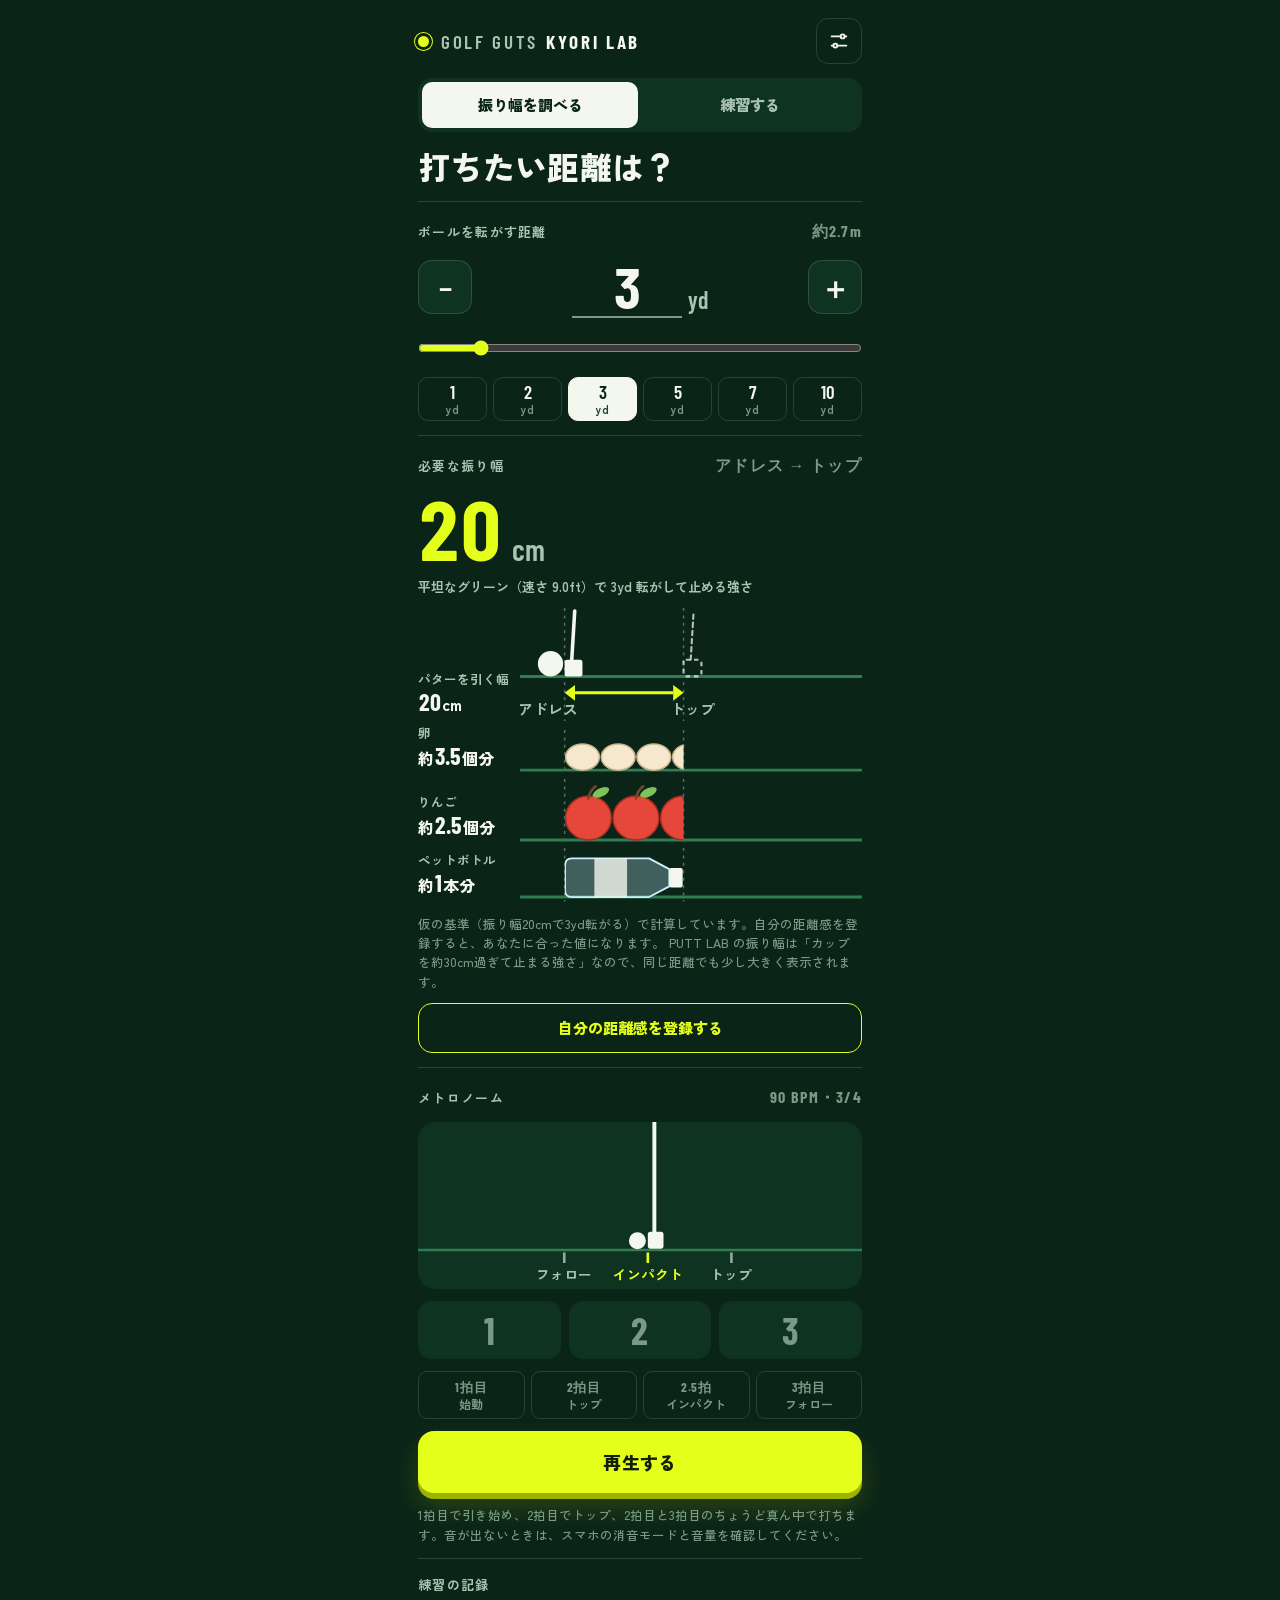
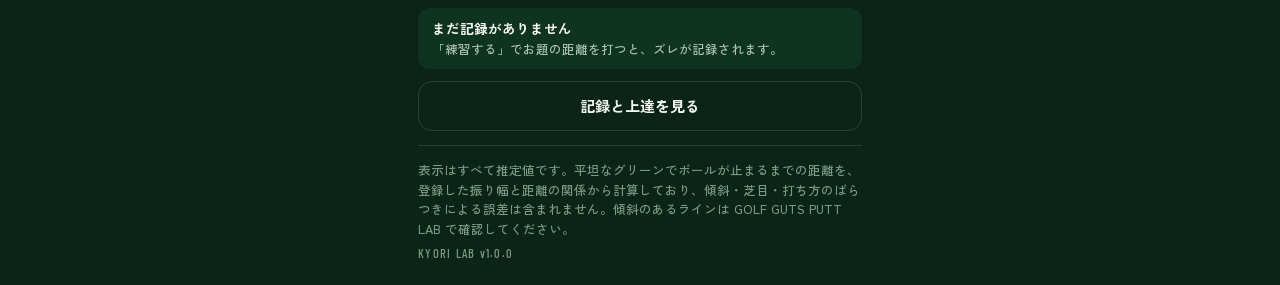
==== index.html @ bfe45d58 "GOLF GUTS KYORI LAB v1.0.0: 距離感の練習アプリを追加 打ちたい距離から必要な振り幅を表示し、練習モードでお題とのズレを記録する。 計算は PUTT LAB の physic" ====
<!doctype html>
<html lang="ja">
<head>
<meta charset="utf-8">
<meta name="viewport" content="width=device-width,initial-scale=1,viewport-fit=cover">
<meta name="description" content="パッティングの距離感をつくる練習アプリ。打ちたい距離から必要な振り幅を表示し、練習のズレを記録します。">
<meta name="theme-color" content="#0a2417">
<meta name="apple-mobile-web-app-capable" content="yes">
<meta name="mobile-web-app-capable" content="yes">
<meta name="apple-mobile-web-app-status-bar-style" content="black-translucent">
<meta name="apple-mobile-web-app-title" content="KYORI LAB">
<meta name="format-detection" content="telephone=no">
<link rel="manifest" href="manifest.webmanifest">
<link rel="apple-touch-icon" href="icon-180.png">
<link rel="icon" type="image/png" sizes="192x192" href="icon-192.png">
<style>:root{padding:env(safe-area-inset-top,0px) 0 env(safe-area-inset-bottom,0px)}body{margin:0}img{max-width:100%}[hidden]{display:none!important}</style>
</head>
<body>
<title>GOLF GUTS KYORI LAB</title>
<link rel="stylesheet" href="https://fonts.googleapis.com/css2?family=Barlow+Condensed:wght@500;600;700&family=Zen+Kaku+Gothic+New:wght@500;700;900&display=swap">
<style>
/* GOLF GUTS KYORI LAB — デザインは PUTT LAB と共通（濃い芝の地＋蛍光イエロー）。
   前半は PUTT LAB の style.css と同じ指定、後半「KYORI LAB で追加」がこのアプリ固有の部品。 */
/* Layout: 縦一列のスコアカード。濃い芝の地に置き、蛍光イエローは「次に押すもの」と「答え」だけに使う。
   屋外の日差しでも読めるよう、文字は大きく高コントラスト。単一のダークグリーン基調で固定（テーマ切替なし）。 */
:root {
  color-scheme: dark;
  --turf-950: #05150d;
  --turf-900: #0a2417;
  --turf-800: #0f3321;
  --turf-700: #16442d;
  --turf-600: #21603f;
  --turf-500: #2f7d52;
  --chalk: #f3f7ee;
  --chalk-dim: #abc3b1;
  --chalk-faint: #7a9a85;
  --volt: #e4ff1a;
  --volt-ink: #131f06;
  --pin: #ff5b3a;
  --rule: rgba(243, 247, 238, .14);
  --font-display: "Barlow Condensed", "Arial Narrow", "Hiragino Sans", "Noto Sans CJK JP", sans-serif;
  --font-body: "Zen Kaku Gothic New", "Hiragino Sans", "Hiragino Kaku Gothic ProN", "Noto Sans JP", "Noto Sans CJK JP", "Yu Gothic", Meiryo, sans-serif;
  --gutter: 18px;
}

html { height: 100%; box-sizing: border-box; }
body { height: 100%; }
body {
  margin: 0;
  background: var(--turf-900);
  color: var(--chalk);
  font-family: var(--font-body);
  font-size: 15px;
  line-height: 1.6;
  font-weight: 500;
  -webkit-text-size-adjust: 100%;
  -webkit-tap-highlight-color: transparent;
  overscroll-behavior-y: contain;
}
*, *::before, *::after { box-sizing: border-box; }
/* ホーム画面から起動したとき、スクロールした中身が時計・電池表示の下に透けないようにする */
body::before {
  content: ""; position: fixed; top: 0; left: 0; right: 0; z-index: 30;
  height: env(safe-area-inset-top, 0px); background: var(--turf-900);
}
button, input { font: inherit; color: inherit; }
button { cursor: pointer; touch-action: manipulation; }
h1, h2, h3, p, ol, dl, dd { margin: 0; }
ol { padding: 0; list-style: none; }
svg { display: block; width: 100%; height: auto; }
svg text { font-family: var(--font-body); }
:focus-visible { outline: 3px solid var(--volt); outline-offset: 3px; border-radius: 6px; }

#app { min-height: 100%; max-width: 480px; margin: 0 auto; padding-inline: var(--gutter); display: flex; flex-direction: column; }

.screen {
  flex: 1 0 auto;
  display: flex; flex-direction: column; gap: 14px;
  padding-block: 18px 22px;
}

/* ---------- 共通パーツ ---------- */
.brand {
  display: flex; align-items: center; gap: 8px;
  font-family: var(--font-display); font-weight: 600; font-size: 19px;
  letter-spacing: .14em; line-height: 1; color: var(--chalk-dim); white-space: nowrap; min-width: 0;
}
.brand b { color: var(--chalk); font-weight: 700; }
.brand::before {
  content: ""; width: 11px; height: 11px; border-radius: 50%;
  background: var(--volt); box-shadow: 0 0 0 3px var(--turf-900), 0 0 0 4px var(--volt);
  margin-right: 4px; flex: none;
}

.eyebrow { font-size: 13px; font-weight: 700; letter-spacing: .12em; color: var(--volt); }
.h-big { font-size: clamp(26px, 7.6vw, 32px); line-height: 1.28; font-weight: 900; letter-spacing: .01em; text-wrap: balance; }
.lead { color: var(--chalk-dim); font-size: 14.5px; }
.note { color: var(--chalk-faint); font-size: 12.5px; line-height: 1.55; }

.btn-volt {
  display: flex; align-items: center; justify-content: center; gap: 10px;
  width: 100%; min-height: 62px; padding: 12px 18px;
  border: 0; border-radius: 16px;
  background: var(--volt); color: var(--volt-ink);
  font-weight: 900; font-size: 18px; letter-spacing: .02em;
  box-shadow: 0 6px 0 #9db300, 0 14px 28px rgba(228, 255, 26, .16);
  transition: transform .08s, box-shadow .08s;
}
.btn-volt:active { transform: translateY(4px); box-shadow: 0 2px 0 #9db300; }
.btn-volt .arr { font-family: var(--font-display); font-size: 24px; line-height: 1; }
.btn-ghost {
  width: 100%; min-height: 50px; padding: 10px 16px;
  border: 1.5px solid var(--rule); border-radius: 14px; background: transparent;
  color: var(--chalk); font-weight: 700; font-size: 15px;
}
.btn-ghost:active { background: var(--turf-800); }
.btn-ghost.pri { border-color: var(--volt); color: var(--volt); font-weight: 900; }
.btn-ghost:disabled { opacity: .4; }
.btn-text {
  border: 0; background: none; padding: 10px 6px; min-height: 44px;
  color: var(--chalk-dim); font-size: 13.5px; font-weight: 700;
  text-decoration: underline; text-underline-offset: 4px; text-decoration-color: var(--chalk-faint);
}

/* ---------- メイン ---------- */
#scr-main { gap: 14px; }
.topbar { display: flex; align-items: center; justify-content: space-between; gap: 10px; }
.icon-btn {
  flex: none; width: 46px; height: 46px; display: grid; place-items: center;
  border: 1.5px solid var(--rule); border-radius: 12px; background: transparent; color: var(--chalk);
}
.icon-btn svg { width: 22px; height: 22px; }

.block { display: flex; flex-direction: column; gap: 12px; padding-top: 16px; border-top: 1px solid var(--rule); }
.block > h3 { display: flex; align-items: baseline; justify-content: space-between; gap: 10px; font-size: 13px; font-weight: 700; letter-spacing: .1em; color: var(--chalk-dim); }
.block > h3 span { font-family: var(--font-display); font-size: 16px; letter-spacing: .08em; color: var(--chalk-faint); }

/* 距離入力 */
.dist-row { display: flex; align-items: center; gap: 10px; }
.step-btn {
  flex: none; width: 54px; height: 54px; border-radius: 14px;
  border: 1.5px solid var(--rule); background: var(--turf-800);
  font-family: var(--font-display); font-size: 30px; font-weight: 600; line-height: 1;
}
.step-btn:active { background: var(--turf-700); }
.dist-field { flex: 1; min-width: 0; display: flex; align-items: baseline; justify-content: center; gap: 6px; }
.dist-field input {
  width: 4.2ch; min-width: 0; padding: 0; border: 0; border-bottom: 2px solid var(--chalk-faint); border-radius: 0;
  background: transparent; text-align: center;
  font-family: var(--font-display); font-weight: 700; font-size: 58px; line-height: 1.05; font-variant-numeric: tabular-nums;
  -moz-appearance: textfield; appearance: textfield;
}
.dist-field input::-webkit-outer-spin-button, .dist-field input::-webkit-inner-spin-button { -webkit-appearance: none; margin: 0; }
.dist-field input:focus { outline: none; border-bottom-color: var(--volt); }
.dist-field .unit { font-family: var(--font-display); font-weight: 600; font-size: 24px; color: var(--chalk-dim); }
input[type="range"] { width: 100%; height: 34px; margin: 0; accent-color: var(--volt); }
.chips { display: grid; grid-template-columns: repeat(6, 1fr); gap: 6px; }
.chips.four { grid-template-columns: repeat(4, 1fr); }
.chip {
  min-height: 44px; padding: 4px 2px; border-radius: 10px;
  border: 1.5px solid var(--rule); background: transparent;
  font-family: var(--font-display); font-weight: 600; font-size: 19px; line-height: 1.1; color: var(--chalk);
}
.chip small { display: block; font-family: var(--font-body); font-size: 11px; font-weight: 700; color: var(--chalk-faint); }
.chip[aria-pressed="true"] { background: var(--chalk); border-color: var(--chalk); color: var(--turf-900); }
.chip[aria-pressed="true"] small { color: var(--turf-700); }

.caution {
  margin-top: 8px; padding: 12px 14px; border-radius: 14px; border: 1.5px solid var(--chalk-faint);
  background: var(--turf-800); font-size: 13.5px; font-weight: 500; line-height: 1.6; color: var(--chalk);
}
.caution b { display: block; font-weight: 900; font-size: 14.5px; }

/* 振り幅 */
.stroke-num { display: flex; align-items: baseline; flex-wrap: wrap; gap: 4px 10px; }
.stroke-num b { font-family: var(--font-display); font-weight: 700; font-size: 84px; line-height: .9; font-variant-numeric: tabular-nums; }
.stroke-num .unit { font-family: var(--font-display); font-weight: 600; font-size: 30px; color: var(--chalk-dim); }
.stroke-num .sub { flex: 1 1 100%; min-width: 0; font-size: 13px; font-weight: 700; color: var(--chalk-dim); line-height: 1.5; }
.stroke-rows { display: flex; flex-direction: column; gap: 4px; }
.stroke-row { display: grid; grid-template-columns: 96px minmax(0, 1fr); align-items: end; gap: 6px; }
.stroke-row .lab { padding-bottom: 4px; line-height: 1.25; }
.stroke-row .lab span { display: block; font-size: 12.5px; font-weight: 700; color: var(--chalk-dim); }
.stroke-row .lab b { font-size: 16px; font-weight: 900; white-space: nowrap; }
.stroke-row .lab b em { font-style: normal; font-family: var(--font-display); font-size: 24px; font-weight: 700; margin: 0 1px; }

/* メトロノーム */
.metro-stage { border-radius: 18px; background: var(--turf-800); overflow: hidden; transition: background .12s; }
.metro-stage.hit { background: var(--turf-600); }
.beats { display: grid; grid-template-columns: repeat(3, 1fr); gap: 8px; }
.beats span {
  display: grid; place-items: center; height: 58px; border-radius: 14px;
  background: var(--turf-800); color: var(--chalk-faint);
  font-family: var(--font-display); font-weight: 700; font-size: 38px; line-height: 1;
}
.beats span.on { background: var(--chalk); color: var(--turf-900); }
.beats span.on.accent { background: var(--volt); color: var(--volt-ink); }
.phases { display: grid; grid-template-columns: repeat(4, 1fr); gap: 6px; }
.phases span {
  padding: 7px 0; border-radius: 9px; border: 1.5px solid var(--rule);
  text-align: center; font-size: 12px; font-weight: 700; color: var(--chalk-faint); line-height: 1.3; white-space: nowrap;
}
.phases span small { display: block; font-family: var(--font-display); font-size: 13px; letter-spacing: .04em; }
.phases span.on { border-color: var(--chalk); color: var(--chalk); background: var(--turf-700); }
.phases span.on.impact { border-color: var(--volt); color: var(--volt-ink); background: var(--volt); }
.foot { padding-top: 14px; border-top: 1px solid var(--rule); }

/* ---------- シート（設定・手動入力） ---------- */
.sheet {
  position: fixed; inset: 0; z-index: 20; overflow-y: auto; -webkit-overflow-scrolling: touch;
  background: var(--turf-900);
  padding: calc(env(safe-area-inset-top, 0px) + 14px) 0 calc(env(safe-area-inset-bottom, 0px) + 24px);
}
.sheet-in { max-width: 480px; margin: 0 auto; padding-inline: var(--gutter); display: flex; flex-direction: column; gap: 16px; }
.sheet-head { display: flex; align-items: center; justify-content: space-between; gap: 10px; }
.sheet-head h2 { font-size: 21px; font-weight: 900; }
.sheet h3.sec { font-size: 16px; font-weight: 900; }
.sheet .block { gap: 10px; }
.sheet p { font-size: 13.5px; color: var(--chalk-dim); }
.sheet ol.how { display: flex; flex-direction: column; gap: 3px; padding-left: 1.4em; list-style: decimal; font-size: 13.5px; color: var(--chalk-dim); }
.status { padding: 10px 14px; border-radius: 12px; background: var(--turf-800); font-size: 13.5px; font-weight: 700; color: var(--chalk); }
.status small { display: block; font-weight: 500; color: var(--chalk-dim); font-size: 12.5px; }
.row2 { display: grid; grid-template-columns: 1fr 1fr; gap: 10px; }
.field-head { display: flex; align-items: baseline; justify-content: space-between; gap: 10px; }
.field-head label { font-size: 13px; font-weight: 700; color: var(--chalk-dim); letter-spacing: .06em; }
.field-head output { font-size: 21px; font-weight: 900; font-variant-numeric: tabular-nums; white-space: nowrap; }
.range-ends { display: flex; justify-content: space-between; font-size: 12px; font-weight: 700; color: var(--chalk-faint); margin-top: -6px; }

.cal-grid { display: grid; grid-template-columns: 62px repeat(3, minmax(0, 1fr)) 58px; gap: 6px; align-items: center; }
.cal-grid .hd { font-size: 11.5px; font-weight: 700; color: var(--chalk-faint); text-align: center; }
.cal-grid .cm { font-family: var(--font-display); font-weight: 700; font-size: 22px; white-space: nowrap; }
.cal-grid .cm small { font-size: 14px; color: var(--chalk-dim); margin-left: 1px; }
.cal-grid input {
  width: 100%; min-width: 0; height: 46px; padding: 0 4px; border-radius: 10px;
  border: 1.5px solid var(--rule); background: var(--turf-800); text-align: center;
  font-family: var(--font-display); font-weight: 600; font-size: 21px; font-variant-numeric: tabular-nums;
}
.cal-grid input:focus { outline: none; border-color: var(--volt); }
.cal-grid .avg { text-align: right; font-family: var(--font-display); font-weight: 700; font-size: 19px; color: var(--volt); font-variant-numeric: tabular-nums; white-space: nowrap; }

.toast {
  position: fixed; left: 50%; top: calc(env(safe-area-inset-top, 0px) + 12px); transform: translateX(-50%);
  z-index: 40; width: max-content; max-width: min(92vw, 440px); padding: 12px 18px; border-radius: 12px;
  background: var(--chalk); color: var(--turf-900); font-size: 14px; font-weight: 700; line-height: 1.5;
  box-shadow: 0 10px 30px rgba(0, 0, 0, .4);
}

/* ====================================================================
   KYORI LAB で追加
   ==================================================================== */
/* hidden 属性は、display を指定した部品（.mode や .block など）でも必ず隠す */
[hidden] { display: none !important; }
.mode { display: flex; flex-direction: column; gap: 14px; }

/* モード切り替え（調べる／練習する） */
.seg { display: grid; grid-template-columns: 1fr 1fr; gap: 4px; padding: 4px; border-radius: 14px; background: var(--turf-800); }
.seg button {
  min-width: 0; min-height: 46px; padding: 6px 4px; border: 0; border-radius: 10px; background: transparent;
  color: var(--chalk-dim); font-weight: 900; font-size: 15px; line-height: 1.2;
}
.seg button[aria-pressed="true"] { background: var(--chalk); color: var(--turf-900); }

/* 答え（必要な振り幅）は蛍光イエロー */
.stroke-num.answer b { color: var(--volt); }
.dist-field .num {
  min-width: 2.2ch; text-align: center;
  font-family: var(--font-display); font-weight: 700; font-size: 58px; line-height: 1.05; font-variant-numeric: tabular-nums;
}
.dist-field input::placeholder { color: var(--chalk-faint); opacity: .7; }
.caution + .caution, .note + .caution, .caution + .note { margin-top: 8px; }
#st-warn:empty, #pr-warn:empty, #lg-advice:empty { display: none; }
#st-warn .caution, #pr-warn .caution, #lg-advice .caution { margin-top: 0; }
#st-warn, #pr-warn { display: flex; flex-direction: column; gap: 8px; }

/* 練習：お題に対する振り幅（1行にまとめる） */
.pr-stroke { display: flex; flex-wrap: wrap; align-items: center; gap: 10px 14px; padding: 12px 14px; border-radius: 14px; background: var(--turf-800); }
.pr-stroke-num { flex: none; }
.pr-stroke-num span { display: block; font-size: 12px; font-weight: 700; letter-spacing: .08em; color: var(--chalk-dim); white-space: nowrap; }
.pr-stroke-num p { display: flex; align-items: baseline; gap: 4px; }
.pr-stroke-num b { font-family: var(--font-display); font-weight: 700; font-size: 60px; line-height: .95; color: var(--volt); font-variant-numeric: tabular-nums; }
.pr-stroke-num i { font-style: normal; font-family: var(--font-display); font-weight: 600; font-size: 22px; color: var(--chalk-dim); }
.pr-items { flex: 1 0 auto; margin: 0; padding: 0 0 0 14px; list-style: none; border-left: 1px solid var(--rule); display: flex; flex-direction: column; gap: 1px; }
.pr-items li { display: flex; align-items: baseline; justify-content: space-between; gap: 8px; font-size: 12.5px; font-weight: 700; color: var(--chalk-dim); white-space: nowrap; }
.pr-items li b { font-size: 14px; font-weight: 900; color: var(--chalk); }
.pr-items li b em { font-style: normal; font-family: var(--font-display); font-size: 20px; font-weight: 700; margin: 0 1px; }

#pr-block .row2 .btn-ghost { padding-inline: 6px; font-size: 14.5px; white-space: nowrap; }

/* 練習：結果 */
.verdict { display: flex; flex-direction: column; gap: 4px; padding: 16px; border-radius: 16px; background: var(--turf-800); }
.verdict .pair { overflow-wrap: anywhere; font-size: 13px; font-weight: 700; letter-spacing: .04em; color: var(--chalk-dim); }
.verdict .head { display: flex; align-items: baseline; flex-wrap: wrap; gap: 2px 12px; }
.verdict .head b { font-family: var(--font-display); font-weight: 700; font-size: 68px; line-height: .95; font-variant-numeric: tabular-nums; white-space: nowrap; }
.verdict .head b small { font-size: 26px; font-weight: 600; color: var(--chalk-dim); margin-left: 4px; }
.verdict .head .word { font-size: 24px; font-weight: 900; white-space: nowrap; }
.verdict.good .head b, .verdict.good .head .word { color: var(--volt); }
.verdict .why { font-size: 14px; font-weight: 700; color: var(--chalk); }
.verdict .trend { margin-top: 6px; padding-top: 8px; border-top: 1px solid var(--rule); font-size: 12.5px; color: var(--chalk-dim); }

#lg-body { display: flex; flex-direction: column; gap: 16px; }

/* Webフォントが読み込めず代わりの（幅の広い）フォントになっても、はみ出さないための調整 */
.cal-grid { grid-template-columns: 62px repeat(3, minmax(0, 1fr)) minmax(58px, auto); }
.stroke-rows.tight .stroke-row .lab span { font-size: 11px; }
.stroke-rows.tight .stroke-row .lab b { font-size: 12.5px; }
.stroke-rows.tight .stroke-row .lab b em { font-size: 17px; }
@media (max-width: 374px) { .brand { font-size: 17.5px; } }

/* 記録：数字のタイル */
.tiles { display: grid; grid-template-columns: 1fr 1fr; gap: 8px; }
.tile { min-width: 0; padding: 11px 13px; border-radius: 12px; background: var(--turf-800); }
.tile span { display: block; font-size: 12px; font-weight: 700; letter-spacing: .04em; color: var(--chalk-dim); }
.tile b { display: block; font-family: var(--font-display); font-weight: 700; font-size: 38px; line-height: 1.1; font-variant-numeric: tabular-nums; white-space: nowrap; }
.tile b.jp { font-family: var(--font-body); font-weight: 900; font-size: 21px; line-height: 2; }
.tile b i { font-style: normal; font-size: 19px; font-weight: 600; color: var(--chalk-dim); margin-left: 2px; }
.tile small { display: block; font-size: 12px; font-weight: 700; line-height: 1.45; color: var(--chalk-faint); }
.tile.lead { grid-column: 1 / -1; }
.tile.lead b { font-size: 54px; color: var(--volt); }

/* 記録：10球ごとのグラフ */
.chart { border-radius: 14px; background: var(--turf-800); padding: 10px 8px 6px; }
.chart .bar { cursor: pointer; }
.sheet .chart-empty { padding: 18px 8px; text-align: center; }

/* 記録：距離ごとの傾向 */
.bands { display: flex; flex-direction: column; border-top: 1px solid var(--rule); }
.band { display: grid; grid-template-columns: minmax(0, 1fr) auto; align-items: baseline; gap: 2px 10px; padding: 10px 2px; border-bottom: 1px solid var(--rule); }
.band dt, .band .nm { font-size: 14.5px; font-weight: 900; }
.band .nm small { margin-left: 8px; font-size: 12px; font-weight: 700; color: var(--chalk-faint); }
.band .v { text-align: right; font-family: var(--font-display); font-weight: 700; font-size: 24px; font-variant-numeric: tabular-nums; white-space: nowrap; }
.band .v i { font-style: normal; font-size: 15px; color: var(--chalk-dim); }
.band .d { grid-column: 1 / -1; font-size: 12.5px; font-weight: 700; color: var(--chalk-dim); }

/* 記録：一覧 */
.log-list { display: flex; flex-direction: column; }
.log-day { padding: 12px 2px 4px; font-size: 12px; font-weight: 700; letter-spacing: .08em; color: var(--chalk-faint); border-bottom: 1px solid var(--rule); }
.log-row { display: grid; grid-template-columns: minmax(0, 1fr) auto 44px; align-items: center; gap: 6px; padding: 7px 0 7px 2px; border-bottom: 1px solid var(--rule); }
.log-row .main { font-size: 16px; font-weight: 900; font-variant-numeric: tabular-nums; white-space: nowrap; }
.log-row .main i { font-style: normal; color: var(--chalk-faint); margin: 0 4px; }
.log-row .sub { font-size: 12px; font-weight: 700; color: var(--chalk-faint); line-height: 1.4; }
.log-row .dev { text-align: right; line-height: 1.15; }
.log-row .dev b { display: block; font-family: var(--font-display); font-weight: 700; font-size: 23px; font-variant-numeric: tabular-nums; white-space: nowrap; }
.log-row .dev span { font-size: 11.5px; font-weight: 700; color: var(--chalk-dim); white-space: nowrap; }
.log-row.good .dev b { color: var(--volt); }
.log-row .del {
  width: 44px; height: 44px; display: grid; place-items: center; padding: 0;
  border: 0; border-radius: 10px; background: none; color: var(--chalk-faint); font-size: 12.5px; font-weight: 900;
}
.log-row .del svg { width: 18px; height: 18px; }
.log-row .del.armed, .btn-ghost.armed { background: rgba(255, 91, 58, .14); color: var(--chalk); border-color: var(--pin); }
.log-row .del.armed { outline: 1.5px solid var(--pin); outline-offset: -1.5px; }

.foot .ver { display: block; margin-top: 6px; font-family: var(--font-display); letter-spacing: .1em; font-size: 12.5px; }
#store-note:not(:empty) { display: block; margin-top: 6px; color: var(--chalk); }

@media (max-width: 350px) {
  :root { --gutter: 16px; }
  .stroke-row { grid-template-columns: 88px minmax(0, 1fr); }
  .chip { font-size: 17px; }
  .brand { font-size: 16.5px; letter-spacing: .1em; gap: 6px; }
  .btn-volt { font-size: 15.5px; padding-inline: 10px; gap: 8px; }
  .dist-field input, .dist-field .num { font-size: 46px; }
  .step-btn { width: 48px; height: 48px; }
  .phases { gap: 4px; }
  .phases span { font-size: 11px; }
  .seg button { font-size: 13.5px; }
  #pr-block .row2 .btn-ghost { font-size: 13px; padding-inline: 2px; }
  #pr-block .row2 { gap: 8px; }
  .pr-stroke { gap: 10px; padding-inline: 12px; }
  .pr-stroke-num b { font-size: 50px; }
  .pr-items { padding-left: 10px; }
  .pr-items li { font-size: 11.5px; }
  .pr-items li b em { font-size: 18px; }
  .verdict .head b { font-size: 56px; }
  .verdict .head .word { font-size: 21px; }
  .tile b { font-size: 32px; }
  .tile.lead b { font-size: 46px; }
  .tile b.jp { font-size: 17px; line-height: 2.2; }
  .log-row .main { font-size: 14.5px; }
}
@media (prefers-reduced-motion: reduce) {
  .btn-volt, .metro-stage { transition: none; }
}
</style>

<div id="app">
  <section class="screen" id="scr-main">
    <div class="topbar">
      <header class="brand">GOLF GUTS <b>KYORI LAB</b></header>
      <button class="icon-btn" id="mn-settings" type="button" aria-label="グリーンの速さと振り幅の登録を開く">
        <svg viewBox="0 0 24 24" fill="none" stroke="currentColor" stroke-width="2" stroke-linecap="round"><path d="M4 7h10M18 7h2M4 17h2M10 17h10"/><circle cx="16" cy="7" r="2.2"/><circle cx="8" cy="17" r="2.2"/></svg>
      </button>
    </div>

    <div class="seg" role="group" aria-label="モードの切り替え">
      <button id="mode-find" type="button" aria-pressed="true">振り幅を調べる</button>
      <button id="mode-practice" type="button" aria-pressed="false">練習する</button>
    </div>

    <!-- ===== 振り幅を調べる ===== -->
    <div class="mode" id="find-wrap">
      <h1 class="h-big">打ちたい距離は？</h1>

      <section class="block" aria-labelledby="h-dist">
        <h3 id="h-dist">ボールを転がす距離<span id="dist-m"></span></h3>
        <div class="dist-row">
          <button class="step-btn" id="dist-minus" type="button" aria-label="0.5ヤード短く">−</button>
          <div class="dist-field">
            <input id="dist-num" type="number" inputmode="decimal" min="0.5" max="20" step="0.5" value="3" aria-labelledby="h-dist">
            <span class="unit">yd</span>
          </div>
          <button class="step-btn" id="dist-plus" type="button" aria-label="0.5ヤード長く">＋</button>
        </div>
        <input id="dist-range" type="range" min="0.5" max="20" step="0.5" value="3" aria-labelledby="h-dist">
        <div class="chips" id="dist-chips" role="group" aria-label="よく使う距離"></div>
      </section>

      <section class="block" aria-labelledby="h-stroke" id="stroke-block">
        <h3 id="h-stroke">必要な振り幅<span>アドレス → トップ</span></h3>
        <div class="stroke-num answer" aria-live="polite">
          <b id="st-cm">–</b><span class="unit">cm</span>
          <span class="sub" id="st-sub"></span>
        </div>
        <div class="stroke-rows" id="stroke-view"></div>
        <div id="st-warn"></div>
        <p class="note" id="st-note"></p>
        <button class="btn-ghost pri" id="st-register" type="button" hidden>自分の距離感を登録する</button>
      </section>
    </div>

    <!-- ===== 練習する ===== -->
    <div class="mode" id="practice-wrap" hidden>
      <section class="block" aria-labelledby="h-target" id="pr-block">
        <h3 id="h-target">① お題の距離を打つ<span id="pr-m"></span></h3>
        <div class="dist-row">
          <button class="step-btn" id="pr-t-minus" type="button" aria-label="お題を0.5ヤード短く">−</button>
          <div class="dist-field">
            <b class="num" id="pr-target" aria-live="polite">–</b>
            <span class="unit">yd</span>
          </div>
          <button class="step-btn" id="pr-t-plus" type="button" aria-label="お題を0.5ヤード長く">＋</button>
        </div>
        <div class="chips four" id="pr-ranges" role="group" aria-label="お題の距離の範囲"></div>
        <div class="pr-stroke">
          <div class="pr-stroke-num"><span>必要な振り幅</span><p><b id="pr-cm">–</b><i>cm</i></p></div>
          <ul class="pr-items" id="pr-items"></ul>
        </div>
        <div id="pr-warn"></div>
        <p class="note" id="pr-note" hidden>仮の基準で表示しています。右上のボタンから自分の距離感を登録すると、あなたに合った振り幅になります。</p>
        <div class="row2">
          <button class="btn-ghost" id="pr-reroll" type="button">別のお題にする</button>
          <button class="btn-ghost" id="pr-metro" type="button" aria-pressed="false" aria-label="メトロノームを再生する">メトロノーム ▶</button>
        </div>
      </section>

      <section class="block" aria-labelledby="h-actual" id="pr-input-block">
        <h3 id="h-actual">② 転がった距離を入力<span>実測</span></h3>
        <div class="dist-row">
          <button class="step-btn" id="pr-a-minus" type="button" aria-label="0.5ヤード短く">−</button>
          <div class="dist-field">
            <input id="pr-actual" type="number" inputmode="decimal" min="0.1" max="60" step="0.1" placeholder="?" aria-labelledby="h-actual">
            <span class="unit">yd</span>
          </div>
          <button class="step-btn" id="pr-a-plus" type="button" aria-label="0.5ヤード長く">＋</button>
        </div>
        <button class="btn-text" id="pr-just" type="button">お題どおりに止まった</button>
        <button class="btn-volt" id="pr-save" type="button">ズレを見て記録する <span class="arr" aria-hidden="true">→</span></button>
      </section>

      <section class="block" id="pr-result" hidden aria-live="polite">
        <h3>③ 結果<span>記録しました</span></h3>
        <div class="verdict" id="pr-verdict"></div>
        <button class="btn-volt" id="pr-next" type="button">次のお題へ <span class="arr" aria-hidden="true">→</span></button>
        <button class="btn-text" id="pr-undo" type="button">この記録を取り消して入力し直す</button>
      </section>
    </div>

    <!-- ===== 共通：メトロノーム ===== -->
    <section class="block" aria-labelledby="h-metro" id="metro-block">
      <h3 id="h-metro">メトロノーム<span>90 BPM・3/4</span></h3>
      <div class="metro-stage" id="metro-stage" aria-hidden="true"></div>
      <div class="beats" id="beats" aria-hidden="true"><span>1</span><span>2</span><span>3</span></div>
      <div class="phases" id="phases" aria-hidden="true">
        <span><small>1拍目</small>始動</span>
        <span><small>2拍目</small>トップ</span>
        <span class="impact"><small>2.5拍</small>インパクト</span>
        <span><small>3拍目</small>フォロー</span>
      </div>
      <button class="btn-volt" id="metro-btn" type="button" aria-pressed="false">再生する</button>
      <p class="note">1拍目で引き始め、2拍目でトップ、2拍目と3拍目のちょうど真ん中で打ちます。音が出ないときは、スマホの消音モードと音量を確認してください。</p>
    </section>

    <!-- ===== 共通：記録 ===== -->
    <section class="block" aria-labelledby="h-log" id="log-block">
      <h3 id="h-log">練習の記録<span id="log-count"></span></h3>
      <div class="status" id="log-summary"></div>
      <button class="btn-ghost" id="log-open" type="button">記録と上達を見る</button>
    </section>

    <p class="note foot">表示はすべて推定値です。平坦なグリーンでボールが止まるまでの距離を、登録した振り幅と距離の関係から計算しており、傾斜・芝目・打ち方のばらつきによる誤差は含まれません。傾斜のあるラインは GOLF GUTS PUTT LAB で確認してください。<span id="store-note"></span><span class="ver" id="ver"></span></p>
  </section>
</div>

<!-- 設定（グリーンの速さ・振り幅の登録） -->
<div class="sheet" id="sheet-settings" hidden role="dialog" aria-modal="true" aria-labelledby="set-title">
  <div class="sheet-in">
    <div class="sheet-head">
      <h2 id="set-title">距離感の登録</h2>
      <button class="icon-btn" id="set-close" type="button" aria-label="登録を閉じる"><svg viewBox="0 0 24 24" fill="none" stroke="currentColor" stroke-width="2.2" stroke-linecap="round"><path d="M6 6l12 12M18 6L6 18"/></svg></button>
    </div>
    <p>ここの設定は GOLF GUTS PUTT LAB と共通です。同じブラウザで開いている場合、どちらで変えても両方に反映されます。</p>

    <section class="block">
      <h3 class="sec">グリーンの速さ</h3>
      <p>スティンプメーターの値（ft）です。コースの掲示があればその数字に合わせてください。速いほど、振り幅は小さくなります。</p>
      <div class="chips four" id="stimp-chips" role="group" aria-label="グリーンの速さ"></div>
      <div>
        <div class="field-head"><label for="stimp-range">細かく調整</label><output id="stimp-out" for="stimp-range"></output></div>
        <input id="stimp-range" type="range" min="7" max="13" step="0.5" value="9">
      </div>
    </section>

    <section class="block">
      <h3 class="sec">振り幅のキャリブレーション</h3>
      <p>あなたの「振り幅と転がる距離」を登録すると、必要な振り幅があなたの距離感に合います。</p>
      <ol class="how">
        <li>平坦な練習グリーンで、上の「グリーンの速さ」をその場所に合わせる</li>
        <li>メトロノーム（90 BPM・3/4拍子）に合わせて、決めた振り幅で3球打つ</li>
        <li>転がった距離（yd）を入力して保存する</li>
      </ol>
      <div class="cal-grid" id="cal-grid"></div>
      <p class="note">1つの振り幅だけでも登録できます。10・20・30cm の複数を登録すると、あなた専用の距離曲線になり精度が上がります。</p>
      <div class="status" id="cal-status"></div>
      <div class="row2">
        <button class="btn-ghost" id="cal-clear" type="button">登録を消す</button>
        <button class="btn-ghost pri" id="cal-save" type="button">保存する</button>
      </div>
    </section>
  </div>
</div>

<!-- 記録と上達 -->
<div class="sheet" id="sheet-log" hidden role="dialog" aria-modal="true" aria-labelledby="lg-title">
  <div class="sheet-in">
    <div class="sheet-head">
      <h2 id="lg-title">練習の記録</h2>
      <button class="icon-btn" id="lg-close" type="button" aria-label="記録を閉じる"><svg viewBox="0 0 24 24" fill="none" stroke="currentColor" stroke-width="2.2" stroke-linecap="round"><path d="M6 6l12 12M18 6L6 18"/></svg></button>
    </div>
    <div id="lg-empty" class="status" hidden>まだ記録がありません<small>「練習する」でお題の距離を打ち、転がった距離を入力すると、ここにズレが記録されます。</small></div>

    <div id="lg-body">
      <section class="block">
        <h3 class="sec">上達のようす</h3>
        <p>ズレは「お題の距離に対して何％ずれたか」です。小さいほど距離感が合っています。10％以内が合格圏の目安です。</p>
        <div class="tiles" id="lg-tiles"></div>
        <div id="lg-advice"></div>
      </section>

      <section class="block">
        <h3 class="sec">10球ごとの平均ズレ</h3>
        <div class="chart" id="lg-chart"></div>
        <div class="status" id="lg-tip"></div>
      </section>

      <section class="block">
        <h3 class="sec">距離ごとの傾向</h3>
        <div class="bands" id="lg-bands"></div>
      </section>

      <section class="block">
        <h3 class="sec">記録の一覧</h3>
        <div class="log-list" id="lg-list"></div>
        <button class="btn-ghost" id="lg-more" type="button" hidden>さらに表示する</button>
      </section>

      <section class="block">
        <h3 class="sec">記録を消す</h3>
        <p>記録はこのスマホの中だけに保存されています。消すと元に戻せません。</p>
        <button class="btn-ghost" id="lg-clear" type="button">すべての記録を消す</button>
      </section>
    </div>
  </div>
</div>

<div class="toast" id="toast" role="status" hidden></div>

<script>
/* GOLF GUTS PUTT LAB — 計算ロジック（画面とは独立。Node でも単体テストできる）
 *
 * 座標系: x = ボール→カップ方向（m）, y = カップに向かって右（m）
 * 傾斜:   fwd  > 0 … カップに向かって上り（度）
 *         side > 0 … 右下がり（度）＝ボールは右へ曲がる
 * 仮定:   測定地点の傾斜がカップまで一定（平面）。転がり抵抗はスティンプ値から求めた一定の減速。
 */
var PuttPhysics = (function () {
  'use strict';

  var G = 9.80665;          // 重力加速度 m/s²
  var ROLL = 5 / 7;         // 転がる球にかかる斜面方向の重力の係数（球の慣性モーメント分）
  var STIMP_V0 = 1.83;      // スティンプメーターの放球速度 m/s
  var FT = 0.3048, YD = 0.9144;
  var CUP = 0.108;          // カップ直径 m
  var PAST = 0.30;          // カップを過ぎて止まる目標距離 m（カップ付近の目標速度の代わり）
  var DEG = Math.PI / 180;

  /** スティンプ値(ft) → 平坦なグリーンでの減速 m/s² */
  function decel(stimpFt) {
    return (STIMP_V0 * STIMP_V0) / (2 * stimpFt * FT);
  }

  /** 傾斜による面内の加速度 */
  function slopeAccel(fwdDeg, sideDeg) {
    return {
      gx: -ROLL * G * Math.sin(fwdDeg * DEG),
      gy: ROLL * G * Math.sin(sideDeg * DEG)
    };
  }

  /** ボール1球ぶんの転がりを数値積分する */
  function simulate(p) {
    var dt = p.dt || 0.004;
    var x = 0, y = 0;
    var vx = p.v0 * Math.cos(p.phi), vy = p.v0 * Math.sin(p.phi);
    var t = 0, n = 0, crossed = false;
    var yCross = null, vCross = null, tCross = null, dirCross = null, past = 0;
    var path = p.wantPath ? [[0, 0]] : null;

    while (t < 40) {
      var s = Math.sqrt(vx * vx + vy * vy);
      if (s < 1e-4) break;
      var ax = p.gx - p.a * vx / s, ay = p.gy - p.a * vy / s;
      var nvx = vx + ax * dt, nvy = vy + ay * dt;
      if (nvx * vx + nvy * vy <= 0) {
        // このステップの途中で止まる
        var f0 = Math.min(1, s / (Math.sqrt(ax * ax + ay * ay) * dt));
        var ex = vx * dt * f0 * 0.5, ey = vy * dt * f0 * 0.5;
        if (!crossed && x + ex >= p.D) {
          crossed = true; yCross = y; vCross = 0; tCross = t;
        } else if (crossed) {
          past += Math.sqrt(ex * ex + ey * ey);
        }
        x += ex; y += ey; t += dt * f0;
        break;
      }
      var dx = (vx + nvx) * 0.5 * dt, dy = (vy + nvy) * 0.5 * dt;
      var step = Math.sqrt(dx * dx + dy * dy);
      if (!crossed && x + dx >= p.D) {
        var f = (p.D - x) / dx;
        yCross = y + dy * f;
        vCross = s + (Math.sqrt(nvx * nvx + nvy * nvy) - s) * f;
        tCross = t + dt * f;
        crossed = true;
        dirCross = [dx / step, dy / step];
        past += step * (1 - f);
        if (path) path.push([p.D, yCross]);
        if (p.stopAtCup) { x = p.D; y = yCross; t = tCross; break; }
      } else if (crossed) {
        past += step;
      }
      x += dx; y += dy; vx = nvx; vy = nvy; t += dt;
      if (path && (++n % 4 === 0) && !crossed) path.push([x, y]);
    }
    return {
      reached: crossed, yCross: yCross, vCross: vCross, tCross: tCross, dirCross: dirCross,
      past: past, stop: [x, y], time: t, path: path
    };
  }

  /** 与えた初速で、カップ中心を通る打ち出し方向を探す */
  function aimFor(v0, env, stopAtCup) {
    var phi = 0, r = null, ok = false;
    for (var i = 0; i < 60; i++) {
      r = simulate({ v0: v0, phi: phi, gx: env.gx, gy: env.gy, a: env.a, D: env.D, stopAtCup: stopAtCup });
      if (!r.reached) return { reached: false };
      if (Math.abs(r.yCross) < 0.0004) { ok = true; break; }
      phi -= Math.atan2(r.yCross, env.D);
      if (Math.abs(phi) > 1.2) return { reached: false };
    }
    if (!ok) return { reached: false };
    return { reached: true, phi: phi, past: r.past, vCross: r.vCross, dirCross: r.dirCross };
  }

  /**
   * 急な傾斜で使う「カップに届いたときの目標速度」。
   * ゆるい傾斜での基準（カップを30cm過ぎて止まる）と同じ速さになるように、
   * カップ地点での実際の減速（転がり抵抗 ＋ 進行方向の傾斜）から決める。
   * 下りが急で減速がほとんど無い場合は、下限（平坦の2割の減速に相当）を使う。
   */
  function cupSpeed(env, dir) {
    var along = env.gx * dir[0] + env.gy * dir[1];           // 進行方向の重力（正＝加速）
    return Math.sqrt(2 * Math.max(env.a - along, 0.2 * env.a) * PAST);
  }

  /**
   * ラインと必要な初速を求める
   * @param {number} distM   カップまでの距離 m
   * @param {number} fwdDeg  前後傾斜（上りが正）
   * @param {number} sideDeg 左右傾斜（右下がりが正）
   * @param {number} stimpFt グリーン速度（スティンプ値 ft）
   */
  function solve(distM, fwdDeg, sideDeg, stimpFt) {
    var a = decel(stimpFt);
    var g = slopeAccel(fwdDeg, sideDeg);
    var gmag = Math.sqrt(g.gx * g.gx + g.gy * g.gy);
    if (!(distM > 0)) return { ok: false, reason: 'distance' };

    // 傾斜がゆるい間は「カップを30cm過ぎて止まる強さ」。
    // 急な傾斜ではボールが斜面で止まれないので、「カップに届く強さ（届いたときの速さで合わせる）」に切り替える。
    var steep = gmag > 0.8 * a;
    var env = { gx: g.gx, gy: g.gy, a: a, D: distM };
    var V_MIN = 0.02, lo = V_MIN, hi = 14, best = null;
    for (var i = 0; i < 44; i++) {
      var v = (lo + hi) / 2;
      var r = aimFor(v, env, steep);
      var enough = r.reached && (steep ? r.vCross >= cupSpeed(env, r.dirCross) : r.past >= PAST);
      if (!enough) { lo = v; }
      else { hi = v; best = { v0: v, phi: r.phi }; }
    }
    if (!best) return { ok: false, reason: 'unreachable' };

    var fin = simulate({
      v0: best.v0, phi: best.phi, gx: g.gx, gy: g.gy, a: a, D: distM, wantPath: true, stopAtCup: steep
    });
    // 下りが急すぎて、ほんの少し触れただけでもカップを通り過ぎる速さになる場合
    var runaway = steep && best.v0 < V_MIN * 2.5;
    var aim = distM * Math.tan(best.phi);           // カップ中心から見た狙い点（右が正）
    var maxDev = 0;
    for (var k = 0; k < fin.path.length; k++) {
      if (Math.abs(fin.path[k][1]) > Math.abs(maxDev)) maxDev = fin.path[k][1];
    }
    return {
      ok: true,
      v0: best.v0,
      phi: best.phi,
      aim: aim,
      cups: Math.abs(aim) / CUP,
      breakDir: aim > 0 ? 'left' : 'right',         // ボールが曲がる方向（狙いの逆）
      path: fin.path,
      maxDev: maxDev,
      timeToCup: fin.tCross,
      flatEq: (best.v0 * best.v0) / (2 * a),        // 同じ強さで平坦なら転がる距離 m
      decel: a,
      steep: steep,                                 // 急傾斜（カップを外すと止まりにくい）
      canRest: gmag < a,                            // 斜面の途中でボールが止まっていられるか
      runaway: runaway,                             // 触れるだけで届いてしまい、強さを加減できない
      cupV: fin.vCross
    };
  }

  /* ---- 振り幅モデル（90BPM固定なので、振り幅がほぼそのまま初速を決める） ---- */

  // 仮の基準: 20cm の振り幅で、スティンプ9ftの平坦なグリーンを 3yd 転がる
  var DEFAULT_REF = { cm: 20, yd: 3, stimp: 9 };

  function speedForRoll(distM, stimpFt) {
    return Math.sqrt(2 * decel(stimpFt) * distM);
  }

  /**
   * キャリブレーション点から「振り幅(cm) → 初速(m/s)」のモデルを作る
   * points: [{cm, yd:[...], stimp}]
   *   0点 … 仮の基準（比例）
   *   1点 … その点を通る比例
   *   2点以上 … 両対数の最小二乗で v = c·L^p（p は 0.6〜1.4 に制限）
   */
  function strokeModel(points) {
    var pts = [];
    (points || []).forEach(function (pt) {
      var ds = (pt.yd || []).filter(function (d) { return d > 0; });
      if (!ds.length || !(pt.cm > 0)) return;
      var mean = ds.reduce(function (s, d) { return s + d; }, 0) / ds.length;
      pts.push({ cm: pt.cm, meanYd: mean, v: speedForRoll(mean * YD, pt.stimp || 9) });
    });
    var c, p = 1, source;
    if (!pts.length) {
      c = speedForRoll(DEFAULT_REF.yd * YD, DEFAULT_REF.stimp) / DEFAULT_REF.cm;
      source = 'default';
    } else if (pts.length === 1) {
      c = pts[0].v / pts[0].cm;
      source = 'single';
    } else {
      var n = pts.length, sx = 0, sy = 0, sxx = 0, sxy = 0;
      pts.forEach(function (q) {
        var lx = Math.log(q.cm), ly = Math.log(q.v);
        sx += lx; sy += ly; sxx += lx * lx; sxy += lx * ly;
      });
      var den = n * sxx - sx * sx;
      p = den > 1e-9 ? (n * sxy - sx * sy) / den : 1;
      p = Math.max(0.6, Math.min(1.4, p));
      c = Math.exp((sy - p * sx) / n);
      source = 'curve';
    }
    return {
      c: c, p: p, source: source, points: pts,
      speed: function (cm) { return c * Math.pow(cm, p); },
      stroke: function (v) { return Math.pow(v / c, 1 / p); },
      /** その振り幅で平坦なグリーンを転がる距離 yd */
      rollYd: function (cm, stimpFt) {
        var v = c * Math.pow(cm, p);
        return (v * v) / (2 * decel(stimpFt)) / YD;
      }
    };
  }

  return {
    G: G, YD: YD, FT: FT, CUP: CUP, PAST: PAST, DEFAULT_REF: DEFAULT_REF,
    decel: decel, slopeAccel: slopeAccel, simulate: simulate, solve: solve,
    strokeModel: strokeModel, speedForRoll: speedForRoll
  };
})();

if (typeof module !== 'undefined' && module.exports) module.exports = PuttPhysics;
</script>
<script>
/* GOLF GUTS KYORI LAB — 距離感の計算と記録の集計（画面とは独立。Node でも単体テストできる）
 *
 * 振り幅 ⇔ 距離の換算は PUTT LAB の PuttPhysics（physics.js・無変更）をそのまま使う。
 * 距離の定義: 平坦なグリーンで、ボールが止まるまでに転がる距離（yd）。
 *   ※ PUTT LAB は「カップを約30cm過ぎて止まる強さ」で計算するので、同じ距離でも少し大きい振り幅になる。
 */
var Kyori = (function (P) {
  'use strict';

  var YD = P.YD;
  var DIST_MIN = 0.5, DIST_MAX = 20;      // 入力できる距離 yd（PUTT LAB と同じ）
  var ROLL_MIN = 0.1, ROLL_MAX = 60;      // 実測として受け付ける距離 yd（PUTT LAB の登録と同じ上限）
  var STIMP_MIN = 7, STIMP_MAX = 13;
  var LOG_MAX = 2000;                     // 記録の保存上限（超えたら古い順に消す）
  var BLOCK = 10;                         // 上達グラフは10球ごとに区切る

  function clamp(v, a, b) { return Math.max(a, Math.min(b, v)); }
  function half(v) { return Math.round(v * 2) / 2; }
  function r1(v) { return Math.round(v * 10) / 10; }

  /** PUTT LAB と同じ形式・同じ基準で登録データを整える */
  function sanitizeCal(c) {
    if (!Array.isArray(c)) return [];
    return c.filter(function (p) { return p && p.cm > 0 && Array.isArray(p.yd); })
      .map(function (p) { return { cm: +p.cm, yd: p.yd.map(Number).filter(function (d) { return d > 0 && d < ROLL_MAX; }), stimp: +p.stimp || 9 }; })
      .filter(function (p) { return p.yd.length; });
  }
  function sanitizeStimp(v) { return clamp(Number(v) || 9, STIMP_MIN, STIMP_MAX); }
  function sanitizeDist(v, d) { v = Number(v); return isFinite(v) && v > 0 ? clamp(r1(v), DIST_MIN, DIST_MAX) : (d || 3); }

  /**
   * 打ちたい距離(yd) → 必要な振り幅(cm)
   * 必ず値を返す。精度が下がる条件は flags で知らせる（画面で注意書きにする）。
   */
  function strokeFor(distYd, stimpFt, cal) {
    var model = P.strokeModel(cal);
    var d = clamp(distYd, DIST_MIN, DIST_MAX);
    var cm = model.stroke(P.speedForRoll(d * YD, stimpFt));
    var lo = Infinity, hi = -Infinity;
    model.points.forEach(function (q) { if (q.cm < lo) lo = q.cm; if (q.cm > hi) hi = q.cm; });
    // 登録した点どうしが食い違っていないか（例: 10cm より 20cm のほうが転がらない）。
    // 曲線が登録点の距離を25%以上外しているなら、登録の見直しをすすめる
    var poorFit = false;
    if (model.source === 'curve') {
      model.points.forEach(function (q) { var ratio = Math.pow(model.speed(q.cm) / q.v, 2); if (ratio > 1.25 || ratio < 0.75) poorFit = true; });
    }
    var flags = {
      provisional: model.source === 'default',                       // 未登録（仮の基準）
      single: model.source === 'single',                             // 1点だけ（比例で推定）
      // 登録した振り幅から離れている（外側への推定）
      outside: model.source !== 'default' && (cm < lo * 0.7 || cm > hi * 1.3),
      poorFit: poorFit,                                              // 登録した距離どうしが食い違っている
      big: cm > 60,                                                  // 振り幅が大きすぎて推定が粗い
      tiny: cm < 3                                                   // 振り幅が小さすぎて再現しにくい
    };
    return { cm: cm, shown: Math.max(1, Math.round(cm)), model: model, source: model.source, calRange: model.points.length ? [lo, hi] : null, flags: flags };
  }

  /** 卵(6cm)・りんご(8cm)・ペットボトル(20cm) に換算。丸め方は PUTT LAB と同じ */
  var ITEMS = [
    { key: 'egg', name: '卵', cm: 6, unit: '個' },
    { key: 'apple', name: 'りんご', cm: 8, unit: '個' },
    { key: 'bottle', name: 'ペットボトル', cm: 20, unit: '本' }
  ];
  function itemCounts(cm) {
    return ITEMS.map(function (it) {
      var cnt = cm / it.cm;
      return { key: it.key, name: it.name, unit: it.unit, cm: it.cm, raw: cnt, shown: it.key === 'bottle' ? r1(cnt) : Math.max(0.5, half(cnt)) };
    });
  }

  /* ---------- 練習モード ---------- */
  var RANGES = [
    { key: 'short', name: 'ショート', lo: 1, hi: 3 },
    { key: 'mid', name: 'ミドル', lo: 3.5, hi: 6 },
    { key: 'long', name: 'ロング', lo: 6.5, hi: 10 },
    { key: 'mix', name: 'ミックス', lo: 1, hi: 10 }
  ];
  function rangeOf(key) { return RANGES.filter(function (r) { return r.key === key; })[0] || RANGES[3]; }

  /** お題の距離を0.5yd刻みで選ぶ。直前と同じ距離は出さない */
  function nextTarget(rangeKey, prev, rnd) {
    var r = rangeOf(rangeKey), list = [];
    for (var v = r.lo; v <= r.hi + 1e-9; v += 0.5) if (Math.abs(v - prev) > 1e-9) list.push(r1(v));
    return list[Math.min(list.length - 1, Math.floor((rnd || Math.random)() * list.length))];
  }

  /** お題と実測からズレを判定する。pct はお題に対する割合（＋がオーバー） */
  var PASS_PCT = 10, JUST_PCT = 5;
  function judge(targetYd, actualYd) {
    // 2yd→2.2yd が計算誤差で 10.000000000000009% になり「10%以内」から外れるのを防ぐ
    var diff = actualYd - targetYd, pct = diff / targetYd * 100, a = Math.abs(pct) - 1e-6;
    return {
      diff: diff, pct: pct,
      dir: a <= JUST_PCT ? 'just' : (diff > 0 ? 'over' : 'short'),
      grade: a <= JUST_PCT ? 'just' : a <= PASS_PCT ? 'pass' : 'off'
    };
  }

  function sanitizeLog(raw) {
    if (!Array.isArray(raw)) return [];
    return raw.filter(function (e) {
      return e && e.target >= DIST_MIN && e.target <= DIST_MAX && e.actual >= ROLL_MIN && e.actual <= ROLL_MAX && isFinite(e.t);
    }).map(function (e) {
      return { t: +e.t, target: +e.target, actual: +e.actual, cm: isFinite(e.cm) ? +e.cm : null, stimp: isFinite(e.stimp) ? +e.stimp : null };
    }).slice(-LOG_MAX);
  }

  function summarize(list) {
    if (!list.length) return null;
    var abs = 0, sgn = 0, pass = 0;
    list.forEach(function (e) { var j = judge(e.target, e.actual); abs += Math.abs(j.pct); sgn += j.pct; if (j.grade !== 'off') pass++; });
    return { n: list.length, absPct: abs / list.length, signedPct: sgn / list.length, pass: pass };
  }

  /** 傾向の言葉。平均のズレが±3%未満なら偏りなし */
  function biasWord(signedPct) { return Math.abs(signedPct) < 3 ? 'even' : signedPct > 0 ? 'over' : 'short'; }

  /**
   * 記録の集計（log は古い順）
   *   recent … 直近10球 / prev … その前の10球（5球以上あるときだけ比較に使う）
   *   blocks … 10球ごとの平均ズレ（最新8区切り。最後の区切りは10球未満のことがある）
   *   bands  … 距離帯ごとの平均ズレ
   */
  function stats(log) {
    var n = log.length;
    var recent = summarize(log.slice(-BLOCK));
    var prevList = log.slice(Math.max(0, n - 2 * BLOCK), Math.max(0, n - BLOCK));
    var prev = prevList.length >= 5 ? summarize(prevList) : null;
    var blocks = [];
    for (var i = 0; i < n; i += BLOCK) {
      var s = summarize(log.slice(i, i + BLOCK));
      blocks.push({ from: i + 1, to: Math.min(i + BLOCK, n), n: s.n, absPct: s.absPct, signedPct: s.signedPct });
    }
    var bandDefs = [
      { key: 'short', name: '3yd まで', test: function (d) { return d <= 3; } },
      { key: 'mid', name: '3〜6yd', test: function (d) { return d > 3 && d <= 6; } },
      { key: 'long', name: '6yd より長い', test: function (d) { return d > 6; } }
    ];
    var bands = bandDefs.map(function (b) {
      var s = summarize(log.filter(function (e) { return b.test(e.target); }));
      return { key: b.key, name: b.name, n: s ? s.n : 0, absPct: s ? s.absPct : null, signedPct: s ? s.signedPct : null };
    });
    var trend = null;                                   // 直近10球と、その前の10球の比較
    if (recent && prev && recent.n >= 5) {
      var d = recent.absPct - prev.absPct;
      trend = { delta: d, dir: Math.abs(d) < 1 ? 'same' : d < 0 ? 'better' : 'worse' };
    }
    return { n: n, recent: recent, prev: prev, trend: trend, blocks: blocks.slice(-8), bands: bands, all: summarize(log) };
  }

  return {
    DIST_MIN: DIST_MIN, DIST_MAX: DIST_MAX, ROLL_MIN: ROLL_MIN, ROLL_MAX: ROLL_MAX, STIMP_MIN: STIMP_MIN, STIMP_MAX: STIMP_MAX,
    LOG_MAX: LOG_MAX, BLOCK: BLOCK, PASS_PCT: PASS_PCT, JUST_PCT: JUST_PCT, ITEMS: ITEMS, RANGES: RANGES,
    clamp: clamp, half: half, r1: r1,
    sanitizeCal: sanitizeCal, sanitizeStimp: sanitizeStimp, sanitizeDist: sanitizeDist, sanitizeLog: sanitizeLog,
    strokeFor: strokeFor, itemCounts: itemCounts, rangeOf: rangeOf, nextTarget: nextTarget,
    judge: judge, summarize: summarize, biasWord: biasWord, stats: stats
  };
})(typeof PuttPhysics !== 'undefined' ? PuttPhysics : require('./physics.js'));

if (typeof module !== 'undefined' && module.exports) module.exports = Kyori;
</script>
<script>
/* GOLF GUTS KYORI LAB — 画面・保存・メトロノーム
 * 「PUTT LAB と同じ」と書いた部分は、PUTT LAB の app.js から変更せずに持ってきたもの。 */
(function () {
  'use strict';

  var VERSION = '1.0.0';
  var P = PuttPhysics, K = Kyori, YD = P.YD, DEG = Math.PI / 180;
  var $ = function (id) { return document.getElementById(id); };
  var C = {
    chalk: '#f3f7ee', dim: '#abc3b1', faint: '#7a9a85', volt: '#e4ff1a', ink: '#131f06', pin: '#ff5b3a',
    t950: '#05150d', t900: '#0a2417', t800: '#0f3321', t700: '#16442d', t600: '#21603f', t500: '#2f7d52'
  };

  /* ---------- 保存（端末内のみ。使えない環境でも動く） ----------
     ggpl.* … PUTT LAB と共通（グリーンの速さ stimp・振り幅の登録 cal）。形式は PUTT LAB のまま。
     ggkl.* … KYORI LAB だけが使う（最後の距離・お題の範囲・練習の記録）。 */
  function mkStore(prefix) {
    return {
      get: function (k, d) {
        try { var v = localStorage.getItem(prefix + k); return v == null ? d : JSON.parse(v); } catch (e) { return d; }
      },
      set: function (k, v) {
        try { localStorage.setItem(prefix + k, JSON.stringify(v)); return true; } catch (e) { return false; }
      }
    };
  }
  var shared = mkStore('ggpl.'), own = mkStore('ggkl.');
  var canStore = (function () {
    try { localStorage.setItem('ggkl.probe', '1'); var ok = localStorage.getItem('ggkl.probe') === '1'; localStorage.removeItem('ggkl.probe'); return ok; } catch (e) { return false; }
  })();

  var CAL_CM = [10, 20, 30];
  var clamp = K.clamp, half = K.half;
  var state = {
    mode: 'find',                                  // 'find' 振り幅を調べる / 'practice' 練習する
    dist: K.sanitizeDist(own.get('dist', 3), 3),
    stimp: K.sanitizeStimp(shared.get('stimp', 9)),
    cal: K.sanitizeCal(shared.get('cal', [])),
    log: K.sanitizeLog(own.get('log', [])),        // 古い順
    range: K.rangeOf(own.get('range', 'mix')).key,
    target: null,                                  // お題 yd
    phase: 'input',                                // 'input' 入力待ち / 'result' 結果表示
    last: null,                                    // 直前に記録した1件
    strokeCm: 20,
    listShown: 30
  };

  function numTxt(v) { return (Math.round(v * 10) / 10).toString(); }
  function signedTxt(v, digits) { var a = Math.abs(v).toFixed(digits); return (+a === 0 ? '±' : v > 0 ? '+' : '−') + a; }
  function pctTxt(v) { return Math.round(Math.abs(v)).toString(); }
  function esc(s) { return String(s).replace(/[&<>"]/g, function (c) { return { '&': '&amp;', '<': '&lt;', '>': '&gt;', '"': '&quot;' }[c]; }); }

  var toastTimer = null;
  function toast(msg) {
    var t = $('toast'); t.textContent = msg; t.hidden = false;
    clearTimeout(toastTimer); toastTimer = setTimeout(function () { t.hidden = true; }, 3200);
  }

  /* 取り返しのつかない操作は、同じボタンを2回押して実行する */
  function armed(btn, label, run) {
    if (btn.classList.contains('armed')) { disarm(btn); run(); return; }
    btn.dataset.orig = btn.innerHTML; btn.classList.add('armed'); btn.textContent = label;
    btn._t = setTimeout(function () { disarm(btn); }, 4000);
  }
  function disarm(btn) {
    if (!btn.classList.contains('armed')) return;
    clearTimeout(btn._t); btn.classList.remove('armed'); btn.innerHTML = btn.dataset.orig;
  }

  /* ---------- PUTT LAB と同じ：矢じり ---------- */
  /** 線分 a→b の先に矢じりを付ける（先端, 左, 右） */
  function arrowHead(a, b, size) {
    var dx = b[0] - a[0], dy = b[1] - a[1], len = Math.sqrt(dx * dx + dy * dy) || 1; dx /= len; dy /= len;
    var tip = [b[0] + dx * size, b[1] + dy * size];
    return [tip, [b[0] - dy * size * 0.75, b[1] + dx * size * 0.75], [b[0] + dy * size * 0.75, b[1] - dx * size * 0.75]];
  }

  /* ---------- PUTT LAB と同じ：画面を消灯させない ---------- */
  var wake = null;
  function requestWake() {
    try { if (navigator.wakeLock) navigator.wakeLock.request('screen').then(function (w) { wake = w; }, function () { }); } catch (e) { /* 任意機能 */ }
  }
  function releaseWake() { try { if (wake) { wake.release(); wake = null; } } catch (e) { /* 任意機能 */ } }

  /* =====================================================================
     振り幅を調べる
     ===================================================================== */
  var DIST_CHIPS = [1, 2, 3, 5, 7, 10];
  function setDist(v, from) {
    if (!isFinite(v)) return;
    state.dist = clamp(Math.round(v * 10) / 10, K.DIST_MIN, K.DIST_MAX);
    own.set('dist', state.dist);
    if (from !== 'num') $('dist-num').value = numTxt(state.dist);
    if (from !== 'range') $('dist-range').value = state.dist;
    renderFind();
  }

  /** 精度が下がる条件の注意書き（値は必ず出したうえで添える） */
  function warnHtml(s) {
    var f = s.flags, out = [];
    if (f.big) out.push('<p class="caution"><b>振り幅が60cmを超えています</b>ここまで大きいと推定の精度が下がります。目安としてお使いください。</p>');
    if (f.tiny) out.push('<p class="caution"><b>振り幅が3cm未満です</b>小さすぎて同じ幅を再現しにくい距離です。目安としてお使いください。</p>');
    if (f.poorFit) out.push('<p class="caution"><b>登録した距離に食い違いがあります</b>振り幅を大きくしても距離が伸びていないなど、登録どうしが合っていません。登録を見直すと精度が上がります。</p>');
    if (f.outside && !f.big && !f.tiny) {
      var r = s.calRange, reg = r[0] === r[1] ? r[0] + 'cm' : r[0] + '〜' + r[1] + 'cm';
      out.push('<p class="caution"><b>登録した振り幅から離れています</b>登録は ' + reg + ' です。そこから離れた距離は推定の精度が下がります。</p>');
    }
    return out.join('');
  }
  function sourceNote(s) {
    if (s.source === 'default') return '仮の基準（振り幅20cmで3yd転がる）で計算しています。自分の距離感を登録すると、あなたに合った値になります。';
    if (s.source === 'single') return 'あなたの登録（1点：' + s.model.points[0].cm + 'cm で平均 ' + s.model.points[0].meanYd.toFixed(1) + 'yd）から比例で計算しています。複数の振り幅を登録すると精度が上がります。';
    return 'あなたの登録（' + s.model.points.length + '点）をもとに計算しています。';
  }

  function renderFind() {
    $('dist-m').textContent = '約' + (state.dist * YD).toFixed(1) + 'm';
    Array.prototype.forEach.call($('dist-chips').children, function (b) {
      b.setAttribute('aria-pressed', String(+b.dataset.v === state.dist));
    });
    var s = K.strokeFor(state.dist, state.stimp, state.cal);
    $('st-cm').textContent = s.shown;
    $('st-sub').innerHTML = '平坦なグリーン（速さ ' + state.stimp.toFixed(1) + 'ft）で ' + numTxt(state.dist) + 'yd 転がして止める強さ';
    var sv = $('stroke-view');
    sv.classList.remove('tight'); sv.innerHTML = strokeRows(s.cm);
    // ラベル（「約20.5個分」など）が欄に収まらないときだけ、文字を小さくする
    if (Array.prototype.some.call(sv.querySelectorAll('.lab'), function (el) { return el.scrollWidth > el.clientWidth + 1; })) sv.classList.add('tight');
    $('st-warn').innerHTML = warnHtml(s);
    $('st-note').textContent = sourceNote(s) + ' PUTT LAB の振り幅は「カップを約30cm過ぎて止まる強さ」なので、同じ距離でも少し大きく表示されます。';
    $('st-register').hidden = s.source !== 'default';
    if (state.mode === 'find') { state.strokeCm = s.cm; Metro.layout(); }
  }

  /* ===== ここから PUTT LAB と同じ ===== */
  /* ---------- 振り幅の図（卵・りんご・ペットボトルを同じ縮尺で並べる） ---------- */
  var ITEMS = [
    { key: 'egg', name: '卵', cm: 6, unit: '個', h: 30 },
    { key: 'apple', name: 'りんご', cm: 8, unit: '個', h: 44 },
    { key: 'bottle', name: 'ペットボトル', cm: 20, unit: '本', h: 36 }
  ];
  function strokeRows(L) {
    var W = 230, x0 = 30, s = Math.min(4, (W - x0 - 12) / Math.max(L, 5)), x1 = x0 + L * s, out = '';
    function guides(h) {
      return '<path d="M' + x0 + ' 0V' + h + 'M' + x1.toFixed(1) + ' 0V' + h + '" stroke="' + C.chalk + '" stroke-opacity=".35" stroke-width="1" stroke-dasharray="2 3"/>';
    }
    // パター（アドレスとトップ）
    var gy = 46, hh = 2.8 * s, hw = 3 * s, br = Math.max(4, 2.13 * s);
    function putter(x, ghost) {
      var st = ghost ? ' fill="none" stroke="' + C.chalk + '" stroke-opacity=".75" stroke-width="1.4" stroke-dasharray="3 2.5"' : ' fill="' + C.chalk + '"';
      return '<rect x="' + x.toFixed(1) + '" y="' + (gy - hh).toFixed(1) + '" width="' + hw.toFixed(1) + '" height="' + hh.toFixed(1) + '" rx="1.5"' + st + '/>' +
        '<line x1="' + (x + hw * 0.4).toFixed(1) + '" y1="' + (gy - hh).toFixed(1) + '" x2="' + (x + hw * 0.4 + 2).toFixed(1) + '" y2="2" stroke="' + C.chalk + '" stroke-width="' + (ghost ? 1.4 : 2.4) + '"' + (ghost ? ' stroke-opacity=".75" stroke-dasharray="3 2.5"' : '') + ' stroke-linecap="round"/>';
    }
    var p = '<svg viewBox="0 0 ' + W + ' 76" xmlns="http://www.w3.org/2000/svg">' + guides(76);
    p += '<line x1="0" y1="' + gy + '" x2="' + W + '" y2="' + gy + '" stroke="' + C.t500 + '" stroke-width="2"/>';
    p += '<circle cx="' + (x0 - br - 1).toFixed(1) + '" cy="' + (gy - br).toFixed(1) + '" r="' + br.toFixed(1) + '" fill="' + C.chalk + '"/>';
    p += putter(x1, true) + putter(x0, false);
    var a = arrowHead([x0 + 10, 57], [x1 - 7, 57], 7), b = arrowHead([x1 - 10, 57], [x0 + 7, 57], 7);
    function poly(h) { return '<polygon points="' + h.map(function (q) { return q[0].toFixed(1) + ',' + q[1].toFixed(1); }).join(' ') + '" fill="' + C.volt + '"/>'; }
    p += '<line x1="' + (x0 + 7) + '" y1="57" x2="' + (x1 - 7).toFixed(1) + '" y2="57" stroke="' + C.volt + '" stroke-width="2"/>' + poly(a) + poly(b);
    p += '<text x="' + (x0 + 9) + '" y="72" text-anchor="end" font-size="10" font-weight="700" fill="' + C.dim + '">アドレス</text>';
    var topEnd = x1 + 24 > W; // 右端に近いときは、文字が切れないよう右寄せにする
    p += '<text x="' + (topEnd ? W - 1 : x1 - 9).toFixed(1) + '" y="72"' + (topEnd ? ' text-anchor="end"' : '') + ' font-size="10" font-weight="700" fill="' + C.dim + '">トップ</text></svg>';
    out += '<div class="stroke-row"><div class="lab"><span>パターを引く幅</span><b><em>' + Math.round(L) + '</em>cm</b></div>' + p + '</div>';

    ITEMS.forEach(function (it) {
      var cnt = L / it.cm, n = Math.ceil(cnt - 1e-6), g = it.h - 3, v = '<svg viewBox="0 0 ' + W + ' ' + it.h + '" xmlns="http://www.w3.org/2000/svg">';
      v += '<defs><clipPath id="clip-' + it.key + '"><rect x="' + x0 + '" y="0" width="' + (x1 - x0).toFixed(1) + '" height="' + it.h + '"/></clipPath></defs>' + guides(it.h);
      v += '<line x1="0" y1="' + g + '" x2="' + W + '" y2="' + g + '" stroke="' + C.t500 + '" stroke-width="2"/><g clip-path="url(#clip-' + it.key + ')">';
      for (var i = 0; i < n; i++) v += drawItem(it.key, x0 + i * it.cm * s, g, s);
      v += '</g></svg>';
      var shown = it.key === 'bottle' ? numTxt(Math.round(cnt * 10) / 10) : numTxt(Math.max(0.5, half(cnt)));
      out += '<div class="stroke-row"><div class="lab"><span>' + it.name + '</span><b>約<em>' + shown + '</em>' + it.unit + '分</b></div>' + v + '</div>';
    });
    return out;
  }
  function drawItem(key, x, g, s) {
    if (key === 'egg') {
      return '<ellipse cx="' + (x + 3 * s) + '" cy="' + (g - 2.2 * s) + '" rx="' + (3 * s - 0.6) + '" ry="' + (2.2 * s) + '" fill="#f6e8cf" stroke="#c9b48c" stroke-width="1"/>';
    }
    if (key === 'apple') {
      var cx = x + 4 * s, cy = g - 3.7 * s;
      return '<ellipse cx="' + cx + '" cy="' + cy + '" rx="' + (4 * s - 0.6) + '" ry="' + (3.7 * s) + '" fill="#e5483a" stroke="#a82d22" stroke-width="1"/>' +
        '<path d="M' + cx + ' ' + (cy - 3.3 * s) + 'q' + (0.3 * s) + ' ' + (-1.4 * s) + ' ' + (1.2 * s) + ' ' + (-2 * s) + '" stroke="#6b4a2a" stroke-width="1.8" fill="none" stroke-linecap="round"/>' +
        '<ellipse cx="' + (cx + 2.1 * s) + '" cy="' + (cy - 4.3 * s) + '" rx="' + (1.5 * s) + '" ry="' + (0.7 * s) + '" fill="#7cc35a" transform="rotate(-25 ' + (cx + 2.1 * s) + ' ' + (cy - 4.3 * s) + ')"/>';
    }
    // ペットボトル（横倒し・全長20cm）
    var t = g - 6.5 * s;
    return '<path d="M' + (x + 1.2 * s) + ' ' + t + 'H' + (x + 14.2 * s) + 'L' + (x + 17.6 * s) + ' ' + (t + 1.8 * s) + 'V' + (g - 1.8 * s) + 'L' + (x + 14.2 * s) + ' ' + g + 'H' + (x + 1.2 * s) + 'Q' + (x + 0.3) + ' ' + g + ' ' + (x + 0.3) + ' ' + (g - 1.2 * s) + 'V' + (t + 1.2 * s) + 'Q' + (x + 0.3) + ' ' + t + ' ' + (x + 1.2 * s) + ' ' + t + 'Z" fill="#bfe6ff" fill-opacity=".3" stroke="#cfeeff" stroke-width="1.2" stroke-linejoin="round"/>' +
      '<rect x="' + (x + 5 * s) + '" y="' + t + '" width="' + (5.5 * s) + '" height="' + (6.5 * s) + '" fill="#f3f7ee" fill-opacity=".8"/>' +
      '<rect x="' + (x + 17.6 * s) + '" y="' + (t + 1.6 * s) + '" width="' + (2.4 * s - 0.6) + '" height="' + (3.3 * s) + '" rx="1.2" fill="#f3f7ee"/>';
  }
  /* ===== ここまで PUTT LAB と同じ ===== */

  /* =====================================================================
     練習する（お題 → 打つ → 転がった距離を入力 → ズレを表示して記録）
     ===================================================================== */
  function setTarget(v) {
    state.target = clamp(Math.round(v * 2) / 2, K.DIST_MIN, K.DIST_MAX);
    state.phase = 'input'; state.last = null;
    $('pr-actual').value = '';
    renderPractice();
  }
  function setRange(key) {
    state.range = K.rangeOf(key).key; own.set('range', state.range);
    setTarget(K.nextTarget(state.range, state.target));
  }

  function renderPractice() {
    if (state.target == null) state.target = K.nextTarget(state.range, null);
    $('pr-target').textContent = numTxt(state.target);
    $('pr-m').textContent = '約' + (state.target * YD).toFixed(1) + 'm';
    var r = K.rangeOf(state.range), inRange = state.target >= r.lo && state.target <= r.hi;
    Array.prototype.forEach.call($('pr-ranges').children, function (b) {
      b.setAttribute('aria-pressed', String(b.dataset.v === state.range && inRange));
    });
    var s = K.strokeFor(state.target, state.stimp, state.cal);
    $('pr-cm').textContent = s.shown;
    $('pr-items').innerHTML = K.itemCounts(s.cm).map(function (it) {
      return '<li>' + it.name + '<b>約<em>' + numTxt(it.shown) + '</em>' + it.unit + '分</b></li>';
    }).join('');
    $('pr-warn').innerHTML = warnHtml(s);
    $('pr-note').hidden = s.source !== 'default';
    $('pr-input-block').hidden = state.phase !== 'input';
    $('pr-result').hidden = state.phase !== 'result';
    if (state.phase === 'result' && state.last) $('pr-verdict').outerHTML = verdictHtml(state.last);
    if (state.mode === 'practice') { state.strokeCm = s.cm; Metro.layout(); }
  }

  function verdictHtml(e) {
    var j = K.judge(e.target, e.actual), good = j.grade !== 'off';
    var word = j.dir === 'just' ? 'ぴったり！' : j.dir === 'over' ? 'オーバー' : 'ショート';
    var why = j.dir === 'just'
      ? 'お題とのズレは ' + pctTxt(j.pct) + '%。5%以内に止まりました。'
      : 'お題より ' + pctTxt(j.pct) + '% ' + (j.dir === 'over' ? '長い' : '短い') + (j.grade === 'pass' ? '。合格圏（10%以内）です。' : '。合格圏は10%以内です。');
    var st = K.stats(state.log), trend = '';
    if (st.recent && st.recent.n >= 3) {
      var b = K.biasWord(st.recent.signedPct);
      trend = '<p class="trend">直近' + st.recent.n + '球：平均ズレ ' + pctTxt(st.recent.absPct) + '%・' +
        (b === 'even' ? '長短の偏りなし' : (b === 'over' ? 'オーバー気味' : 'ショート気味') + '（平均 ' + signedTxt(st.recent.signedPct, 0) + '%）') + '</p>';
    }
    return '<div class="verdict' + (good ? ' good' : '') + '" id="pr-verdict">' +
      '<p class="pair">お題 ' + numTxt(e.target) + 'yd → 実際 ' + numTxt(e.actual) + 'yd' + (e.cm ? '（振り幅 ' + e.cm + 'cm）' : '') + '</p>' +
      '<p class="head"><b>' + signedTxt(j.diff, 1) + '<small>yd</small></b><span class="word">' + word + '</span></p>' +
      '<p class="why">' + why + '</p>' + trend + '</div>';
  }

  function readActual() { var v = parseFloat($('pr-actual').value); return isFinite(v) ? v : null; }
  function stepActual(d) {
    var v = readActual(); if (v == null) v = state.target;
    $('pr-actual').value = numTxt(clamp(Math.round((v + d) * 10) / 10, K.ROLL_MIN, K.ROLL_MAX));
  }
  function saveLog() { if (!own.set('log', state.log)) toast('このブラウザでは保存できませんでした。記録は画面を閉じると消えます。'); }

  function recordShot() {
    var v = readActual();
    if (v == null) { toast('転がった距離（yd）を入力してください。'); $('pr-actual').focus(); return; }
    if (v < K.ROLL_MIN || v > K.ROLL_MAX) { toast('転がった距離は ' + K.ROLL_MIN + '〜' + K.ROLL_MAX + 'yd の範囲で入力してください。'); return; }
    var s = K.strokeFor(state.target, state.stimp, state.cal);
    var e = { t: Date.now(), target: state.target, actual: Math.round(v * 10) / 10, cm: s.shown, stimp: state.stimp };
    state.log.push(e);
    if (state.log.length > K.LOG_MAX) state.log = state.log.slice(-K.LOG_MAX);
    saveLog();
    state.last = e; state.phase = 'result';
    renderPractice(); renderLogSummary();
    $('pr-result').scrollIntoView({ block: 'nearest' });
  }
  function undoShot() {
    var e = state.last; if (!e) return;
    var i = state.log.indexOf(e);
    if (i >= 0) { state.log.splice(i, 1); saveLog(); }
    state.last = null; state.phase = 'input';
    renderPractice(); renderLogSummary();
    $('pr-actual').value = numTxt(e.actual);
    toast('記録を取り消しました。');
  }
  function nextShot() {
    setTarget(K.nextTarget(state.range, state.target));
    window.scrollTo(0, 0);
  }

  /* =====================================================================
     記録と上達
     ===================================================================== */
  function biasText(signedPct) {
    var b = K.biasWord(signedPct);
    return b === 'even' ? '偏りなし' : b === 'over' ? 'オーバー気味' : 'ショート気味';
  }
  function renderLogSummary() {
    var st = K.stats(state.log);
    $('log-count').textContent = st.n ? st.n + '球' : '';
    if (!st.n) {
      $('log-summary').innerHTML = 'まだ記録がありません<small>「練習する」でお題の距離を打つと、ズレが記録されます。</small>';
    } else {
      var r = st.recent, t = st.trend, line = '10%以内 ' + r.pass + '/' + r.n + '球・' + biasText(r.signedPct);
      if (t) line += '・前の10球より' + (t.dir === 'better' ? '良くなっています' : t.dir === 'worse' ? 'ズレが大きめです' : '変わりません');
      $('log-summary').innerHTML = '直近' + r.n + '球の平均ズレ ' + pctTxt(r.absPct) + '%<small>' + line + '</small>';
    }
  }

  function dayKey(t) { var d = new Date(t); return d.getFullYear() + '/' + (d.getMonth() + 1) + '/' + d.getDate(); }
  function dayTxt(t) { var d = new Date(t); return (d.getMonth() + 1) + '月' + d.getDate() + '日（' + '日月火水木金土'.charAt(d.getDay()) + '）'; }
  function timeTxt(t) { var d = new Date(t), m = d.getMinutes(); return d.getHours() + ':' + (m < 10 ? '0' : '') + m; }

  function renderLog() {
    var st = K.stats(state.log), has = st.n > 0;
    $('lg-empty').hidden = has; $('lg-body').hidden = !has;
    if (!has) return;
    var r = st.recent, t = st.trend, sub;
    if (t) {
      sub = 'その前の10球は ' + pctTxt(st.prev.absPct) + '%。' + (t.dir === 'better' ? Math.abs(t.delta).toFixed(0) + 'ポイント小さくなりました。上達しています'
        : t.dir === 'worse' ? Math.abs(t.delta).toFixed(0) + 'ポイント大きくなっています' : 'ほぼ同じです');
    } else {
      sub = 'あと' + Math.max(1, 15 - st.n) + '球記録すると、前の10球と比べられます';
    }
    var first = state.log[0];
    $('lg-tiles').innerHTML =
      '<div class="tile lead"><span>直近' + r.n + '球の平均ズレ</span><b>' + pctTxt(r.absPct) + '<i>%</i></b><small>' + sub + '</small></div>' +
      '<div class="tile"><span>10%以内の球数</span><b>' + r.pass + '<i>/' + r.n + '球</i></b><small>直近' + r.n + '球</small></div>' +
      '<div class="tile"><span>長短の傾向</span><b class="jp">' + biasText(r.signedPct) + '</b><small>直近' + r.n + '球の平均 ' + signedTxt(r.signedPct, 0) + '%</small></div>' +
      '<div class="tile"><span>これまでの記録</span><b>' + st.n + '<i>球</i></b><small>' + dayKey(first.t) + ' から</small></div>' +
      '<div class="tile"><span>全体の平均ズレ</span><b>' + pctTxt(st.all.absPct) + '<i>%</i></b><small>10%以内 ' + st.all.pass + '/' + st.all.n + '球</small></div>';

    // 同じ方向のズレが続くときは、設定の見直しをすすめる
    var adv = '';
    if (r.n >= K.BLOCK && Math.abs(r.signedPct) >= 10) {
      adv = '<p class="caution"><b>' + (r.signedPct > 0 ? 'オーバー' : 'ショート') + 'が続いています（平均 ' + signedTxt(r.signedPct, 0) + '%）</b>' +
        '表示される振り幅が、いまのグリーンやあなたの打ち方と合っていない可能性があります。右上の登録画面で「グリーンの速さ」を合わせるか、振り幅を登録し直すと合いやすくなります。</p>';
    }
    $('lg-advice').innerHTML = adv;

    renderChart(st);
    $('lg-bands').innerHTML = st.bands.map(function (b) {
      if (!b.n) return '<div class="band"><span class="nm">' + b.name + '<small>記録なし</small></span><span class="v"><i>—</i></span></div>';
      return '<div class="band"><span class="nm">' + b.name + '<small>' + b.n + '球</small></span><span class="v">' + pctTxt(b.absPct) + '<i>%</i></span>' +
        '<span class="d">' + biasText(b.signedPct) + '（平均 ' + signedTxt(b.signedPct, 0) + '%）</span></div>';
    }).join('');
    renderList();
  }

  /* 10球ごとの平均ズレ（棒グラフ）。最新の区切りだけ蛍光イエロー、10%の合格ラインを破線で示す */
  function renderChart(st) {
    var bl = st.blocks, W = 320, H = 178, L = 34, R = 8, T = 18, B = 40, pw = W - L - R, ph = H - T - B;
    var mx = 0; bl.forEach(function (b) { if (b.absPct > mx) mx = b.absPct; });
    var top = Math.max(20, Math.ceil(mx / 10) * 10), step = top > 60 ? 20 : 10;
    function Y(v) { return T + ph - (v / top) * ph; }
    var s = '<svg viewBox="0 0 ' + W + ' ' + H + '" xmlns="http://www.w3.org/2000/svg" role="img" aria-label="10球ごとの平均ズレ。' +
      bl.map(function (b) { return b.from + '〜' + b.to + '球目 ' + pctTxt(b.absPct) + '%'; }).join('、') + '">';
    for (var v = 0; v <= top; v += step) {
      var pass = v === K.PASS_PCT;
      s += '<line x1="' + L + '" y1="' + Y(v).toFixed(1) + '" x2="' + (W - R) + '" y2="' + Y(v).toFixed(1) + '" stroke="' + C.chalk + '" stroke-opacity="' + (v === 0 ? .4 : pass ? .55 : .12) + '" stroke-width="1"' + (pass ? ' stroke-dasharray="4 4"' : '') + '/>';
      s += '<text x="' + (L - 6) + '" y="' + (Y(v) + 3.5).toFixed(1) + '" text-anchor="end" font-size="10.5" font-weight="700" fill="' + (pass ? C.chalk : C.faint) + '">' + v + '%</text>';
    }
    var slot = pw / Math.max(bl.length, 4), bw = Math.min(30, slot - 8);
    bl.forEach(function (b, i) {
      var last = i === bl.length - 1, cx = L + slot * (i + .5), y = Y(b.absPct), h = Math.max(2, T + ph - y), x = cx - bw / 2, r = Math.min(4, h);
      s += '<path class="bar" data-i="' + i + '" d="M' + x.toFixed(1) + ' ' + (T + ph) + 'V' + (y + r).toFixed(1) + 'Q' + x.toFixed(1) + ' ' + y.toFixed(1) + ' ' + (x + r).toFixed(1) + ' ' + y.toFixed(1) +
        'H' + (x + bw - r).toFixed(1) + 'Q' + (x + bw).toFixed(1) + ' ' + y.toFixed(1) + ' ' + (x + bw).toFixed(1) + ' ' + (y + r).toFixed(1) + 'V' + (T + ph) + 'Z" fill="' + (last ? C.volt : C.dim) + '"/>';
      if (last || i === 0) s += '<text x="' + cx.toFixed(1) + '" y="' + (y - 5).toFixed(1) + '" text-anchor="middle" font-size="12" font-weight="900" fill="' + C.chalk + '">' + pctTxt(b.absPct) + '%</text>';
      s += '<text x="' + cx.toFixed(1) + '" y="' + (H - 25) + '" text-anchor="middle" font-size="10.5" font-weight="700" fill="' + (last ? C.chalk : C.faint) + '">' + (last ? '最新' : '〜' + b.to) + '</text>';
      s += '<rect class="bar" data-i="' + i + '" x="' + (cx - slot / 2).toFixed(1) + '" y="0" width="' + slot.toFixed(1) + '" height="' + H + '" fill="transparent"/>';
    });
    s += '<text x="' + (L + pw / 2) + '" y="' + (H - 5) + '" text-anchor="middle" font-size="10" font-weight="700" fill="' + C.faint + '">球数（10球ごと・破線は合格ラインの10%）</text></svg>';
    $('lg-chart').innerHTML = s;
    chartTip(st, bl.length - 1);
  }
  function chartTip(st, i) {
    var b = st.blocks[i]; if (!b) return;
    $('lg-tip').innerHTML = b.from + '〜' + b.to + '球目の平均ズレ ' + pctTxt(b.absPct) + '%<small>' + b.n + '球・' + biasText(b.signedPct) + '（平均 ' + signedTxt(b.signedPct, 0) + '%）。棒を押すと、その10球の内容を表示します。</small>';
  }

  var X_ICON = '<svg viewBox="0 0 24 24" fill="none" stroke="currentColor" stroke-width="2.2" stroke-linecap="round" aria-hidden="true"><path d="M7 7l10 10M17 7L7 17"/></svg>';
  function renderList() {
    var rows = state.log.slice().reverse().slice(0, state.listShown), html = '', day = '';
    rows.forEach(function (e) {
      var k = dayKey(e.t);
      if (k !== day) { day = k; html += '<p class="log-day">' + dayTxt(e.t) + '</p>'; }
      var j = K.judge(e.target, e.actual);
      html += '<div class="log-row' + (j.grade !== 'off' ? ' good' : '') + '">' +
        '<div><p class="main">' + numTxt(e.target) + 'yd<i>→</i>' + numTxt(e.actual) + 'yd</p>' +
        '<p class="sub">' + timeTxt(e.t) + (e.cm ? '・振り幅 ' + e.cm + 'cm' : '') + (e.stimp ? '・' + e.stimp.toFixed(1) + 'ft' : '') + '</p></div>' +
        '<div class="dev"><b>' + signedTxt(j.pct, 0) + '%</b><span>' + (j.dir === 'just' ? 'ぴったり' : j.dir === 'over' ? 'オーバー' : 'ショート') + '</span></div>' +
        '<button class="del" type="button" data-t="' + e.t + '" aria-label="この記録を消す">' + X_ICON + '</button></div>';
    });
    $('lg-list').innerHTML = html;
    var rest = state.log.length - rows.length;
    $('lg-more').hidden = rest <= 0;
    $('lg-more').textContent = 'さらに表示する（残り' + rest + '球）';
  }
  function deleteEntry(t) {
    var n = state.log.length;
    state.log = state.log.filter(function (e) { return e.t !== t; });
    if (state.log.length === n) return;
    if (state.last && state.last.t === t) { state.last = null; state.phase = 'input'; renderPractice(); }
    saveLog(); renderLog(); renderLogSummary();
    toast('記録を1件消しました。');
  }

  /* ===== ここから PUTT LAB と同じ ===== */
  /* =====================================================================
     メトロノーム（90 BPM・3/4拍子）
     音は Web Audio の時計で先に予約し、描画はその時計を読むだけにして分離する。
     1小節 = 2.000秒: 始動 0.000 / トップ 0.667 / インパクト 1.000 / フォロー 1.333
     ===================================================================== */
  var BEAT = 60 / 90, BAR = BEAT * 3, T_TOP = BEAT, T_HIT = BEAT * 1.5, T_FOL = BEAT * 2;
  var Metro = {
    ctx: null, playing: false, timer: null, raf: 0, t0: 0, nextBeat: 0, beatNo: 0, perf0: 0, useAudio: false, px: 3, els: null,

    layout: function () {
      var L = state.strokeCm, W = 340, H = 128, gx = 176, gy = 98;
      this.px = Math.min(3.2, 104 / Math.max(L, 5));
      var reach = L * this.px, s = '<svg viewBox="0 0 ' + W + ' ' + H + '" xmlns="http://www.w3.org/2000/svg">';
      s += '<line x1="0" y1="' + gy + '" x2="' + W + '" y2="' + gy + '" stroke="' + C.t500 + '" stroke-width="2"/>';
      [[gx, '始動'], [gx + reach, 'トップ'], [gx - reach, 'フォロー']].forEach(function (m, i) {
        s += '<line x1="' + m[0].toFixed(1) + '" y1="' + (gy + 2) + '" x2="' + m[0].toFixed(1) + '" y2="' + (gy + 10) + '" stroke="' + (i === 0 ? C.volt : C.chalk) + '" stroke-width="2" stroke-opacity="' + (i === 0 ? 1 : .6) + '"/>';
      });
      if (reach > 46) {
        s += '<text x="' + (gx + reach).toFixed(1) + '" y="' + (gy + 23) + '" text-anchor="middle" font-size="10.5" font-weight="700" fill="' + C.dim + '">トップ</text>';
        s += '<text x="' + (gx - reach).toFixed(1) + '" y="' + (gy + 23) + '" text-anchor="middle" font-size="10.5" font-weight="700" fill="' + C.dim + '">フォロー</text>';
      }
      s += '<text x="' + gx + '" y="' + (gy + 23) + '" text-anchor="middle" font-size="10.5" font-weight="700" fill="' + C.volt + '">インパクト</text>';
      s += '<circle id="mt-flash" cx="' + (gx - 8) + '" cy="' + (gy - 7) + '" r="8" fill="none" stroke="' + C.volt + '" stroke-width="3" opacity="0"/>';
      s += '<circle id="mt-ball" cx="' + (gx - 8) + '" cy="' + (gy - 7) + '" r="6.5" fill="' + C.chalk + '"/>';
      s += '<g id="mt-putter"><line x1="' + (gx + 5) + '" y1="' + (gy - 13) + '" x2="' + (gx + 5) + '" y2="-40" stroke="' + C.chalk + '" stroke-width="3" stroke-linecap="round"/>';
      s += '<rect x="' + gx + '" y="' + (gy - 14) + '" width="12" height="13" rx="2" fill="' + C.chalk + '"/></g></svg>';
      $('metro-stage').innerHTML = s;
      this.els = { putter: $('mt-putter'), ball: $('mt-ball'), flash: $('mt-flash'), gx: gx, gy: gy, reach: reach };
      this.draw(this.playing ? this.phase() : 0);
    },

    /** 小節内の時刻(秒) → ヘッドの位置（アドレス基準。トップ側が正、1.0 = 振り幅ぶん） */
    head: function (t) {
      if (t < T_TOP) return (1 - Math.cos(Math.PI * t / T_TOP)) / 2;                      // バックスイング
      if (t < T_HIT) return Math.cos((Math.PI / 2) * (t - T_TOP) / (T_HIT - T_TOP));      // ダウン → インパクト
      if (t < T_FOL) return -Math.sin((Math.PI / 2) * (t - T_HIT) / (T_FOL - T_HIT));     // インパクト → フォロー
      var u = clamp((t - T_FOL - 0.2) / 0.3, 0, 1);                                       // 構え直し
      return -1 + u * u * (3 - 2 * u);
    },

    draw: function (t) {
      var e = this.els; if (!e) return;
      var dx = this.head(t) * e.reach, R = e.gy + 300, ang = -Math.asin(clamp(dx / R, -1, 1)) / DEG;
      e.putter.setAttribute('transform', 'rotate(' + ang.toFixed(2) + ' ' + (e.gx + 5) + ' -300)');
      var bx = e.gx - 8, op = 1;
      if (this.playing && t >= T_HIT) {
        var u = clamp((t - T_HIT) / 0.55, 0, 1);
        bx -= 150 * (1 - Math.pow(1 - u, 2));
        op = t < T_HIT + 0.3 ? 1 : clamp(1 - (t - T_HIT - 0.3) / 0.25, 0, 1);
        if (t > BAR - 0.14) { bx = e.gx - 8; op = clamp((t - (BAR - 0.14)) / 0.1, 0, 1); }
      }
      e.ball.setAttribute('cx', bx.toFixed(1)); e.ball.setAttribute('opacity', op.toFixed(2));
      var fl = this.playing && t >= T_HIT && t < T_HIT + 0.22 ? (t - T_HIT) / 0.22 : -1;
      e.flash.setAttribute('opacity', fl < 0 ? 0 : (1 - fl).toFixed(2));
      e.flash.setAttribute('r', fl < 0 ? 8 : (8 + fl * 22).toFixed(1));
      $('metro-stage').classList.toggle('hit', fl >= 0 && fl < 0.6);

      var beats = $('beats').children, ph = $('phases').children, on = this.playing;
      for (var i = 0; i < 3; i++) {
        var lit = on && t >= i * BEAT && t < i * BEAT + 0.2;
        beats[i].className = lit ? (i === 0 ? 'on accent' : 'on') : '';
      }
      var cur = !on ? -1 : t < T_TOP ? 0 : t < T_HIT ? 1 : t < T_FOL ? 2 : 3;
      for (var j = 0; j < 4; j++) ph[j].classList.toggle('on', j === cur);
    },

    now: function () {
      if (this.useAudio) return this.ctx.currentTime - (this.ctx.outputLatency || 0);
      return performance.now() / 1000;
    },
    phase: function () { var t = this.now() - this.t0; return t < 0 ? 0 : t % BAR; },

    click: function (when, accent) {
      var c = this.ctx, o = c.createOscillator(), g = c.createGain();
      o.type = 'square'; o.frequency.value = accent ? 1568 : 1047;       // 1拍目だけ高く・強く
      g.gain.setValueAtTime(0.0001, when);
      g.gain.exponentialRampToValueAtTime(accent ? 0.5 : 0.28, when + 0.002);
      g.gain.exponentialRampToValueAtTime(0.0001, when + (accent ? 0.09 : 0.06));
      o.connect(g); g.connect(c.destination); o.start(when); o.stop(when + 0.12);
    },
    schedule: function () {
      while (this.nextBeat < this.ctx.currentTime + 0.15) {
        this.click(this.nextBeat, this.beatNo % 3 === 0);
        this.nextBeat += BEAT; this.beatNo++;
      }
    },

    start: function () {
      if (this.playing) return;
      var AC = window.AudioContext || window.webkitAudioContext, self = this;
      this.useAudio = false;
      if (AC) {
        try {
          if (!this.ctx) this.ctx = new AC();
          // iPhone の消音スイッチでも鳴るようにする（対応端末のみ）
          try { if (navigator.audioSession) navigator.audioSession.type = 'playback'; } catch (e) { /* 任意 */ }
          if (this.ctx.state !== 'running') this.ctx.resume();
          this.useAudio = true;
        } catch (e) { this.useAudio = false; }
      }
      this.playing = true; this.beatNo = 0;
      if (this.useAudio) {
        this.nextBeat = this.ctx.currentTime + 0.12;
        this.t0 = this.nextBeat;
        this.schedule();
        this.timer = setInterval(function () { self.schedule(); }, 25);
      } else {
        this.t0 = performance.now() / 1000 + 0.12;
      }
      var loop = function () { if (!self.playing) return; self.draw(self.phase()); self.raf = requestAnimationFrame(loop); };
      this.raf = requestAnimationFrame(loop);
      requestWake();
      $('metro-btn').textContent = '停止する'; $('metro-btn').setAttribute('aria-pressed', 'true');
    },
    stop: function () {
      if (!this.playing) return;
      this.playing = false;
      clearInterval(this.timer); cancelAnimationFrame(this.raf);
      if (this.ctx) { try { this.ctx.suspend(); } catch (e) { /* 無視 */ } }
      releaseWake();
      this.draw(0);
      $('metro-btn').textContent = '再生する'; $('metro-btn').setAttribute('aria-pressed', 'false');
    }
  };
  /* ===== ここまで PUTT LAB と同じ ===== */

  /* メトロノームのボタンは2か所（下の大きいボタンと、練習のお題の下）。表示をそろえる */
  function syncMetroButtons() {
    $('pr-metro').textContent = Metro.playing ? 'メトロノーム ■' : 'メトロノーム ▶';
    $('pr-metro').setAttribute('aria-label', Metro.playing ? 'メトロノームを停止する' : 'メトロノームを再生する');
    $('pr-metro').setAttribute('aria-pressed', String(Metro.playing));
  }
  var metroStart = Metro.start, metroStop = Metro.stop;
  Metro.start = function () { metroStart.call(Metro); syncMetroButtons(); };
  Metro.stop = function () { metroStop.call(Metro); syncMetroButtons(); };

  /* =====================================================================
     設定（グリーンの速さ・振り幅の登録）… 画面と保存形式は PUTT LAB と同じ
     ===================================================================== */
  var STIMPS = [[8, '遅い'], [9, 'ふつう'], [10, '速い'], [11, '高速']];
  function renderAll() { renderFind(); renderPractice(); }
  function setStimp(v) {
    state.stimp = clamp(v, K.STIMP_MIN, K.STIMP_MAX); shared.set('stimp', state.stimp);
    renderSettings(); renderAll();
  }
  function calInputs() {
    return CAL_CM.map(function (cm) {
      var yd = [0, 1, 2].map(function (i) { return parseFloat($('cal-' + cm + '-' + i).value); }).filter(function (d) { return d > 0 && d < K.ROLL_MAX; });
      return { cm: cm, yd: yd };
    });
  }
  function renderCalAvg() {
    calInputs().forEach(function (r) {
      $('cal-avg-' + r.cm).textContent = r.yd.length ? (r.yd.reduce(function (a, b) { return a + b; }, 0) / r.yd.length).toFixed(1) + 'yd' : '—';
    });
  }
  function renderSettings() {
    Array.prototype.forEach.call($('stimp-chips').children, function (b) { b.setAttribute('aria-pressed', String(+b.dataset.v === state.stimp)); });
    $('stimp-range').value = state.stimp;
    $('stimp-out').textContent = state.stimp.toFixed(1) + ' ft';

    var m = P.strokeModel(state.cal), guide = CAL_CM.map(function (cm) { return cm + 'cm → ' + m.rollYd(cm, state.stimp).toFixed(1) + 'yd'; }).join(' ／ ');
    var head = m.source === 'default' ? '未登録（仮の基準：振り幅20cmで3yd）'
      : m.source === 'single' ? '登録済み：1点（' + m.points[0].cm + 'cm で平均 ' + m.points[0].meanYd.toFixed(1) + 'yd）'
        : '登録済み：' + m.points.length + '点の距離曲線';
    $('cal-status').innerHTML = head + '<small>いまのグリーンの速さ（' + state.stimp.toFixed(1) + 'ft）での目安：' + guide + '</small>';
    $('cal-clear').disabled = !state.cal.length;
  }
  function fillCalInputs() {
    CAL_CM.forEach(function (cm) {
      var pt = state.cal.filter(function (p) { return p.cm === cm; })[0];
      [0, 1, 2].forEach(function (i) { $('cal-' + cm + '-' + i).value = pt && pt.yd[i] != null ? pt.yd[i] : ''; });
    });
    renderCalAvg();
  }
  function saveCal() {
    var rows = calInputs().filter(function (r) { return r.yd.length; });
    if (!rows.length) { toast('距離が入力されていません。少なくとも1つの振り幅に、転がった距離を入力してください。'); return; }
    state.cal = rows.map(function (r) {
      // 距離を変えていない行は、測ったときのグリーンの速さをそのまま残す
      var old = state.cal.filter(function (p) { return p.cm === r.cm; })[0];
      var same = old && JSON.stringify(old.yd) === JSON.stringify(r.yd);
      return { cm: r.cm, yd: r.yd, stimp: same ? old.stimp : state.stimp };
    });
    if (!shared.set('cal', state.cal)) toast('このブラウザでは保存できませんでした。登録は画面を閉じると消えます。');
    else toast('キャリブレーションを保存しました（' + rows.length + '点）。');
    renderSettings(); renderAll();
  }

  /** PUTT LAB 側（または別のタブ）で設定が変わっていたら取り込む */
  function reloadShared() {
    var stimp = K.sanitizeStimp(shared.get('stimp', state.stimp)), cal = K.sanitizeCal(shared.get('cal', state.cal));
    var calChanged = JSON.stringify(cal) !== JSON.stringify(state.cal);
    if (stimp === state.stimp && !calChanged) return;
    state.stimp = stimp; state.cal = cal;
    if (calChanged) fillCalInputs();
    renderSettings(); renderAll();
  }

  function openSheet(id) {
    Metro.stop();
    $(id).hidden = false; $(id).scrollTop = 0;
  }
  function setMode(m) {
    state.mode = m === 'practice' ? 'practice' : 'find';
    $('mode-find').setAttribute('aria-pressed', String(state.mode === 'find'));
    $('mode-practice').setAttribute('aria-pressed', String(state.mode === 'practice'));
    $('find-wrap').hidden = state.mode !== 'find';
    $('practice-wrap').hidden = state.mode !== 'practice';
    if (state.mode === 'find') renderFind(); else renderPractice();
  }

  /* =====================================================================
     起動
     ===================================================================== */
  function init() {
    $('dist-chips').innerHTML = DIST_CHIPS.map(function (v) { return '<button class="chip" type="button" data-v="' + v + '" aria-pressed="false">' + v + '<small>yd</small></button>'; }).join('');
    $('pr-ranges').innerHTML = K.RANGES.map(function (r) { return '<button class="chip" type="button" data-v="' + r.key + '" aria-pressed="false">' + r.lo + '–' + r.hi + '<small>' + r.name + '</small></button>'; }).join('');
    $('stimp-chips').innerHTML = STIMPS.map(function (v) { return '<button class="chip" type="button" data-v="' + v[0] + '" aria-pressed="false">' + v[0] + '<small>' + v[1] + '</small></button>'; }).join('');
    var g = '<span class="hd">振り幅</span><span class="hd">1球目</span><span class="hd">2球目</span><span class="hd">3球目</span><span class="hd">平均</span>';
    CAL_CM.forEach(function (cm) {
      g += '<span class="cm">' + cm + '<small>cm</small></span>';
      [0, 1, 2].forEach(function (i) { g += '<input id="cal-' + cm + '-' + i + '" type="number" inputmode="decimal" min="0" max="60" step="0.1" placeholder="yd" aria-label="振り幅' + cm + 'cm ' + (i + 1) + '球目の距離（ヤード）">'; });
      g += '<span class="avg" id="cal-avg-' + cm + '">—</span>';
    });
    $('cal-grid').innerHTML = g;
    $('ver').textContent = 'KYORI LAB v' + VERSION;
    if (!canStore) $('store-note').textContent = 'このブラウザでは保存が使えないため、記録と設定は画面を閉じると消えます（プライベートブラウズなど）。';

    // モード
    $('mode-find').addEventListener('click', function () { setMode('find'); });
    $('mode-practice').addEventListener('click', function () { setMode('practice'); });
    // 振り幅を調べる
    $('dist-minus').addEventListener('click', function () { setDist(state.dist - 0.5); });
    $('dist-plus').addEventListener('click', function () { setDist(state.dist + 0.5); });
    $('dist-num').addEventListener('input', function () { var v = parseFloat(this.value); if (v >= K.DIST_MIN && v <= K.DIST_MAX) setDist(v, 'num'); });
    $('dist-num').addEventListener('change', function () { var v = parseFloat(this.value); setDist(isFinite(v) ? v : state.dist); });
    $('dist-range').addEventListener('input', function () { setDist(+this.value, 'range'); });
    $('dist-chips').addEventListener('click', function (e) { var b = e.target.closest('button'); if (b) setDist(+b.dataset.v); });
    $('st-register').addEventListener('click', function () { fillCalInputs(); renderSettings(); openSheet('sheet-settings'); });
    // 練習する
    $('pr-t-minus').addEventListener('click', function () { setTarget(state.target - 0.5); });
    $('pr-t-plus').addEventListener('click', function () { setTarget(state.target + 0.5); });
    $('pr-ranges').addEventListener('click', function (e) { var b = e.target.closest('button'); if (b) setRange(b.dataset.v); });
    $('pr-reroll').addEventListener('click', function () { setTarget(K.nextTarget(state.range, state.target)); });
    $('pr-a-minus').addEventListener('click', function () { stepActual(-0.5); });
    $('pr-a-plus').addEventListener('click', function () { stepActual(0.5); });
    $('pr-just').addEventListener('click', function () { $('pr-actual').value = numTxt(state.target); });
    $('pr-save').addEventListener('click', recordShot);
    $('pr-actual').addEventListener('keydown', function (e) { if (e.key === 'Enter') { e.preventDefault(); this.blur(); recordShot(); } });
    $('pr-next').addEventListener('click', nextShot);
    $('pr-undo').addEventListener('click', undoShot);
    // メトロノーム
    function toggleMetro() { if (Metro.playing) Metro.stop(); else Metro.start(); }
    $('metro-btn').addEventListener('click', toggleMetro);
    $('pr-metro').addEventListener('click', toggleMetro);
    document.addEventListener('visibilitychange', function () { if (document.hidden) Metro.stop(); else reloadShared(); });
    window.addEventListener('pageshow', reloadShared);
    window.addEventListener('storage', function (e) { if (!e.key || e.key.indexOf('ggpl.') === 0) reloadShared(); });
    // 設定
    $('mn-settings').addEventListener('click', function () { fillCalInputs(); renderSettings(); openSheet('sheet-settings'); });
    $('set-close').addEventListener('click', function () { $('sheet-settings').hidden = true; });
    $('stimp-chips').addEventListener('click', function (e) { var b = e.target.closest('button'); if (b) setStimp(+b.dataset.v); });
    $('stimp-range').addEventListener('input', function () { setStimp(+this.value); });
    $('cal-grid').addEventListener('input', renderCalAvg);
    $('cal-save').addEventListener('click', saveCal);
    $('cal-clear').addEventListener('click', function () {
      var btn = this;
      armed(btn, 'もう一度押すと消えます', function () {
        state.cal = []; shared.set('cal', []); fillCalInputs(); renderSettings(); renderAll();
        toast('登録を消しました。仮の基準に戻ります。');
      });
    });
    // 記録
    $('log-open').addEventListener('click', function () { state.listShown = 30; renderLog(); openSheet('sheet-log'); });
    $('lg-close').addEventListener('click', function () { $('sheet-log').hidden = true; });
    $('lg-chart').addEventListener('click', function (e) { var b = e.target.closest('.bar'); if (b) chartTip(K.stats(state.log), +b.dataset.i); });
    $('lg-list').addEventListener('click', function (e) {
      var b = e.target.closest('.del'); if (!b) return;
      armed(b, '消す', function () { deleteEntry(+b.dataset.t); });
    });
    $('lg-more').addEventListener('click', function () { state.listShown += 50; renderList(); });
    $('lg-clear').addEventListener('click', function () {
      var btn = this;
      armed(btn, 'もう一度押すと ' + state.log.length + '球の記録がすべて消えます', function () {
        state.log = []; state.last = null; state.phase = 'input'; saveLog();
        renderLog(); renderLogSummary(); renderPractice();
        toast('記録をすべて消しました。');
      });
    });

    $('dist-num').value = numTxt(state.dist); $('dist-range').value = state.dist;
    renderPractice(); renderLogSummary(); setMode('find');
  }

  init();
})();
</script>
</body>
</html>
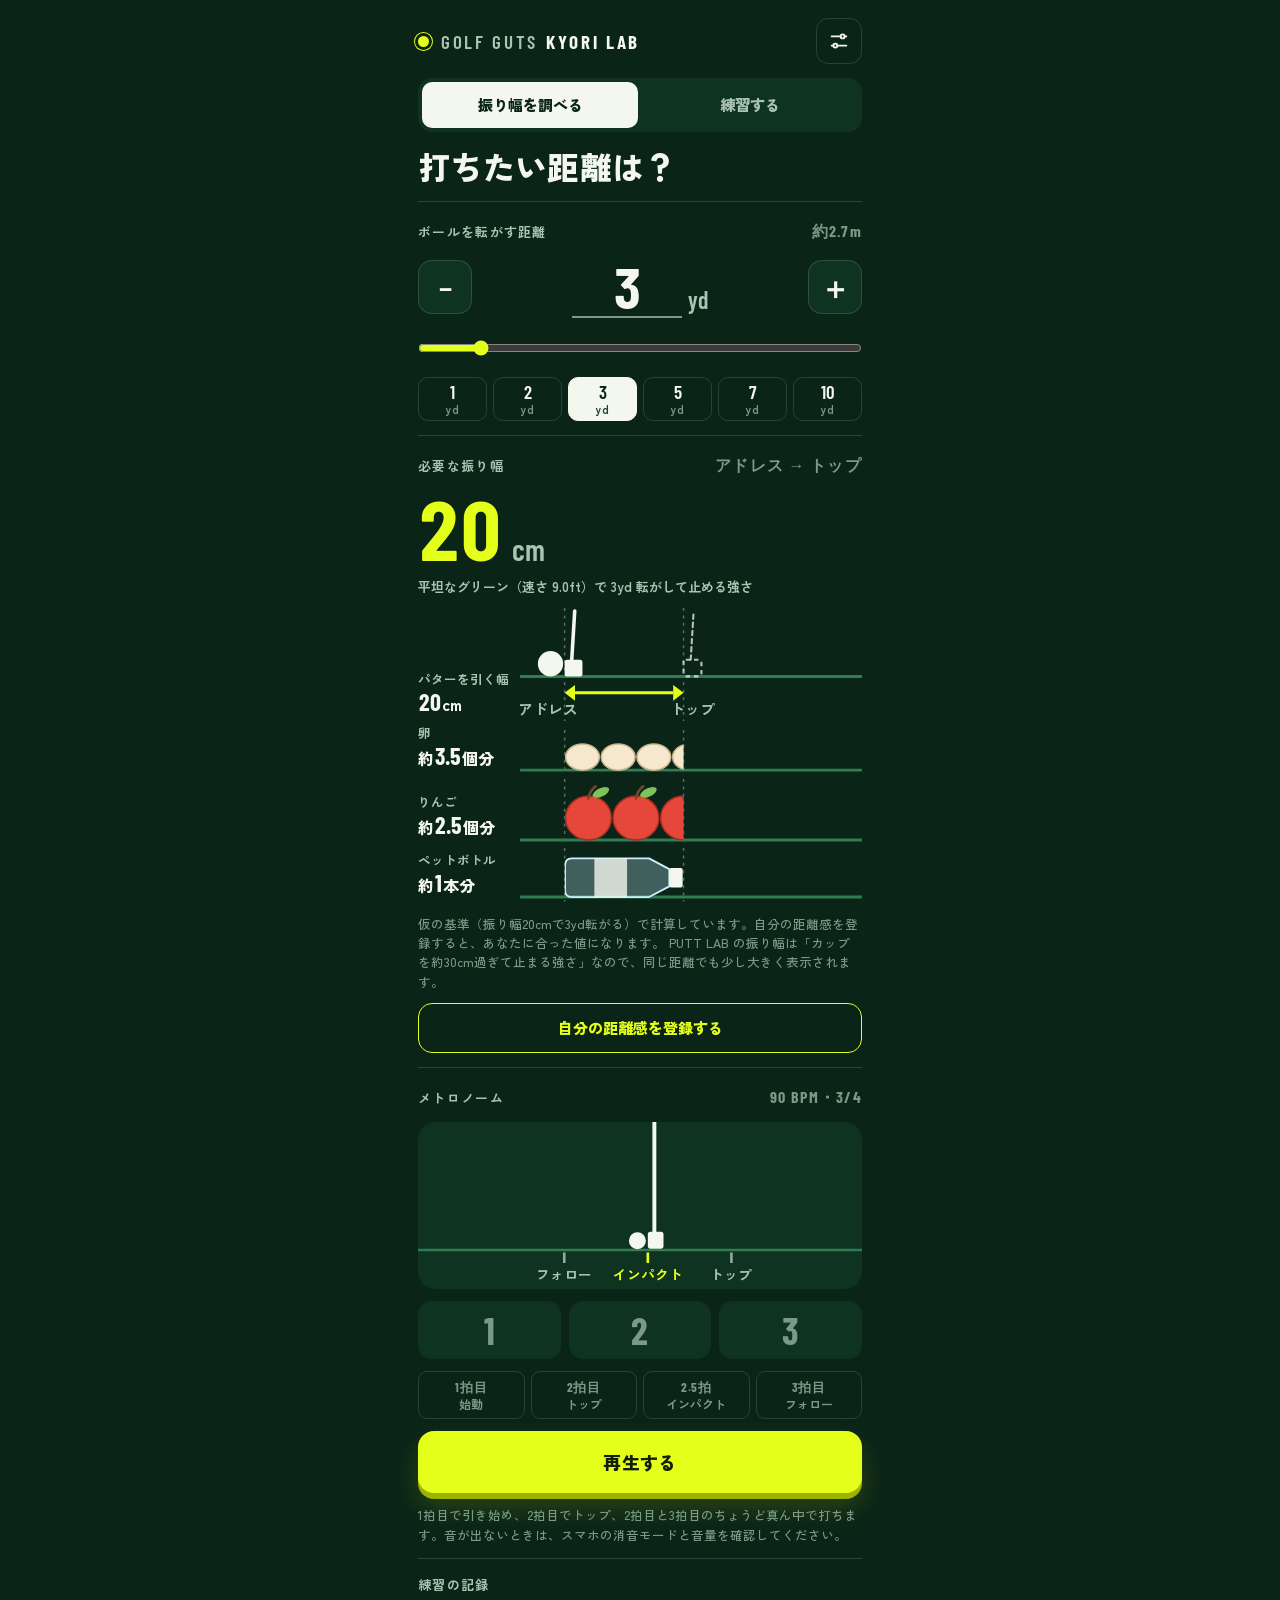
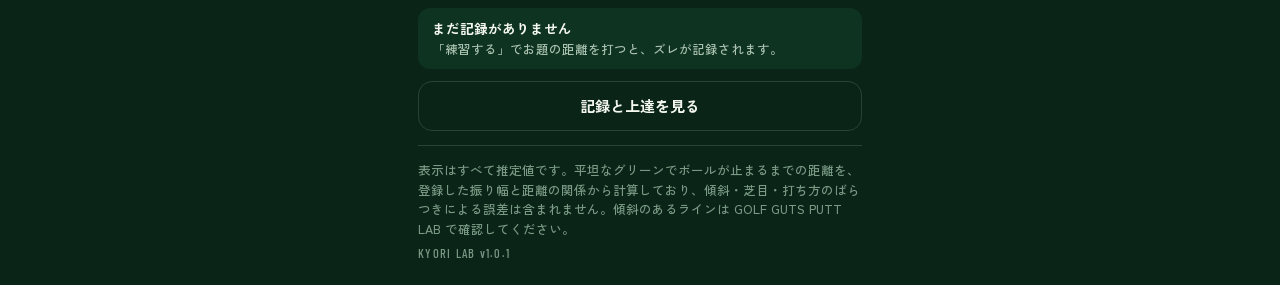
==== commit beebea68: "v1.0.1: メトロノームの音を GOLF GUTS METRONOME（metronome001）と同じ音に変更 1拍目「ピッ」、2・3拍目「カッ」。音を作る処理 makeRecSounds は " ====
--- a/index.html
+++ b/index.html
@@ -14,8 +14,6 @@
 <link rel="apple-touch-icon" href="icon-180.png">
 <link rel="icon" type="image/png" sizes="192x192" href="icon-192.png">
 <style>:root{padding:env(safe-area-inset-top,0px) 0 env(safe-area-inset-bottom,0px)}body{margin:0}img{max-width:100%}[hidden]{display:none!important}</style>
-</head>
-<body>
 <title>GOLF GUTS KYORI LAB</title>
 <link rel="stylesheet" href="https://fonts.googleapis.com/css2?family=Barlow+Condensed:wght@500;600;700&family=Zen+Kaku+Gothic+New:wght@500;700;900&display=swap">
 <style>
@@ -381,7 +379,8 @@
   .btn-volt, .metro-stage { transition: none; }
 }
 </style>
-
+</head>
+<body>
 <div id="app">
   <section class="screen" id="scr-main">
     <div class="topbar">
@@ -976,11 +975,12 @@
 </script>
 <script>
 /* GOLF GUTS KYORI LAB — 画面・保存・メトロノーム
- * 「PUTT LAB と同じ」と書いた部分は、PUTT LAB の app.js から変更せずに持ってきたもの。 */
+ * 「PUTT LAB と同じ」と書いた部分は、PUTT LAB の app.js から変更せずに持ってきたもの。
+ * メトロノームは、拍の時刻と動きの表示が PUTT LAB と同じで、音だけ GOLF GUTS METRONOME（metronome001）と同じ。 */
 (function () {
   'use strict';
 
-  var VERSION = '1.0.0';
+  var VERSION = '1.0.1';
   var P = PuttPhysics, K = Kyori, YD = P.YD, DEG = Math.PI / 180;
   var $ = function (id) { return document.getElementById(id); };
   var C = {
@@ -1505,9 +1505,81 @@
     $('pr-metro').setAttribute('aria-label', Metro.playing ? 'メトロノームを停止する' : 'メトロノームを再生する');
     $('pr-metro').setAttribute('aria-pressed', String(Metro.playing));
   }
+  /* ---------- メトロノームの音は GOLF GUTS METRONOME（metronome001）と同じ ----------
+     1拍目「ピッ」、2・3拍目「カッ」。拍の時刻・動きの表示は上の PUTT LAB と同じ仕組みのまま、鳴らす音だけを差し替える。
+     makeRecSounds は metronome001 の index.html から変更せずに持ってきたもの。 */
+  function makeMetroSounds(ctx) {
+    /* ===== ここから metronome001 と同じ ===== */
+    // ===== 動画の音を再現：「ピッ」（1拍目）＋「カッ」（2・3拍目） =====
+    // 録音の分析値：1拍目＝1962Hzの矩形波系トーン（減衰 約40ms）＋クリック、2・3拍目＝約5msの短いクリック
+    function makeRecSounds(sr) {
+      const bp = (x, f0, Q) => {
+        const w = 2 * Math.PI * f0 / sr, al = Math.sin(w) / (2 * Q);
+        const a0 = 1 + al, a1 = -2 * Math.cos(w), a2 = 1 - al, b0 = al, b2 = -al;
+        const y = new Float32Array(x.length); let x1 = 0, x2 = 0, y1 = 0, y2 = 0;
+        for (let i = 0; i < x.length; i++) { const v = x[i]; const o = (b0 * v + b2 * x2 - a1 * y1 - a2 * y2) / a0; x2 = x1; x1 = v; y2 = y1; y1 = o; y[i] = o; }
+        return y;
+      };
+      const lp = (x, fc) => { const a = Math.exp(-2 * Math.PI * fc / sr); let p = 0; for (let i = 0; i < x.length; i++) { p = (1 - a) * x[i] + a * p; x[i] = p; } return x; };
+      // クリック（毎回まったく同じ波形になるよう固定シードのノイズ）
+      const nC = Math.round(0.06 * sr), click = new Float32Array(nC);
+      let s = 7; const nz = new Float32Array(nC);
+      for (let i = 0; i < nC; i++) { s = (s * 1103515245 + 12345) & 0x7fffffff; nz[i] = s / 0x3fffffff - 1; }
+      const nf = bp(nz, 2000, 0.45);
+      const modes = [[1144, .7, 0], [1239, 1, 1.0], [1372, .8, 2.0], [2563, .9, .5], [2621, .7, 2.5], [850, .35, .3]];
+      for (let i = 0; i < nC; i++) {
+        const t = i / sr; let v = 0;
+        if (t < 0.04) {
+          const e = Math.exp(-t / 0.0032);
+          for (const [f, a, ph] of modes) v += a * Math.sin(2 * Math.PI * f * t + ph) * e;
+          v += 3 * nf[i] * Math.exp(-t / 0.002);
+        }
+        v += 0.09 * Math.sin(2 * Math.PI * 1239 * t) * Math.exp(-t / 0.016);
+        click[i] = v;
+      }
+      lp(click, 9000);
+      // 1拍目のトーン
+      const nT = Math.round(0.3 * sr), accent = new Float32Array(nT);
+      const harm = [[1, 1], [3, .3], [5, .15], [7, .114], [9, .067]];
+      for (let i = 0; i < nT; i++) {
+        const t = i / sr; let v = 0;
+        for (const [k, g] of harm) v += g * Math.sin(2 * Math.PI * 1962 * k * t);
+        accent[i] = 0.4 * v * Math.min(t / 0.0008, 1) * Math.exp(-t / 0.04) + (i < nC ? click[i] : 0);
+      }
+      // 音量をそろえる（1拍目のピークを 0.9 に）
+      let pk = 0; for (const v of accent) pk = Math.max(pk, Math.abs(v));
+      const k = 0.9 / pk;
+      for (let i = 0; i < nT; i++) accent[i] *= k;
+      for (let i = 0; i < nC; i++) click[i] *= k;
+      const clickOnly = click.map(v => v * 0.73);   // 録音では2・3拍目が1拍目より約3dB小さい
+      // 始まりと終わりをなめらかに
+      for (const arr of [accent, clickOnly]) { const f = Math.round(0.004 * sr); for (let i = 0; i < f; i++) arr[arr.length - 1 - i] *= i / f; }
+      const toBuf = arr => { const b = ctx.createBuffer(1, arr.length, sr); b.getChannelData(0).set(arr); return b; };
+      return { accent: toBuf(accent), click: toBuf(clickOnly) };
+    }
+    /* ===== ここまで metronome001 と同じ ===== */
+    return makeRecSounds(ctx.sampleRate);
+  }
+  var METRO_GAIN = Math.pow(70 / 100, 2);   // metronome001 の初期音量（70%）と同じ大きさ
+  var metroSounds = null, metroMaster = null;
+  Metro.click = function (when, accent) {
+    var c = this.ctx;
+    if (!metroSounds) metroSounds = makeMetroSounds(c);
+    if (!metroMaster) { metroMaster = c.createGain(); metroMaster.gain.value = METRO_GAIN; metroMaster.connect(c.destination); }
+    var s = c.createBufferSource();
+    s.buffer = accent ? metroSounds.accent : metroSounds.click;
+    s.connect(metroMaster); s.start(when);
+  };
+  /* 停止したら、先に予約してあった音も鳴らさない（metronome001 と同じ考え方） */
+  function muteScheduled() {
+    if (!metroMaster) return;
+    try { metroMaster.gain.setValueAtTime(0, Metro.ctx.currentTime); metroMaster.disconnect(); } catch (e) { /* 無視 */ }
+    metroMaster = null;
+  }
+
   var metroStart = Metro.start, metroStop = Metro.stop;
   Metro.start = function () { metroStart.call(Metro); syncMetroButtons(); };
-  Metro.stop = function () { metroStop.call(Metro); syncMetroButtons(); };
+  Metro.stop = function () { if (Metro.playing) muteScheduled(); metroStop.call(Metro); syncMetroButtons(); };
 
   /* =====================================================================
      設定（グリーンの速さ・振り幅の登録）… 画面と保存形式は PUTT LAB と同じ
